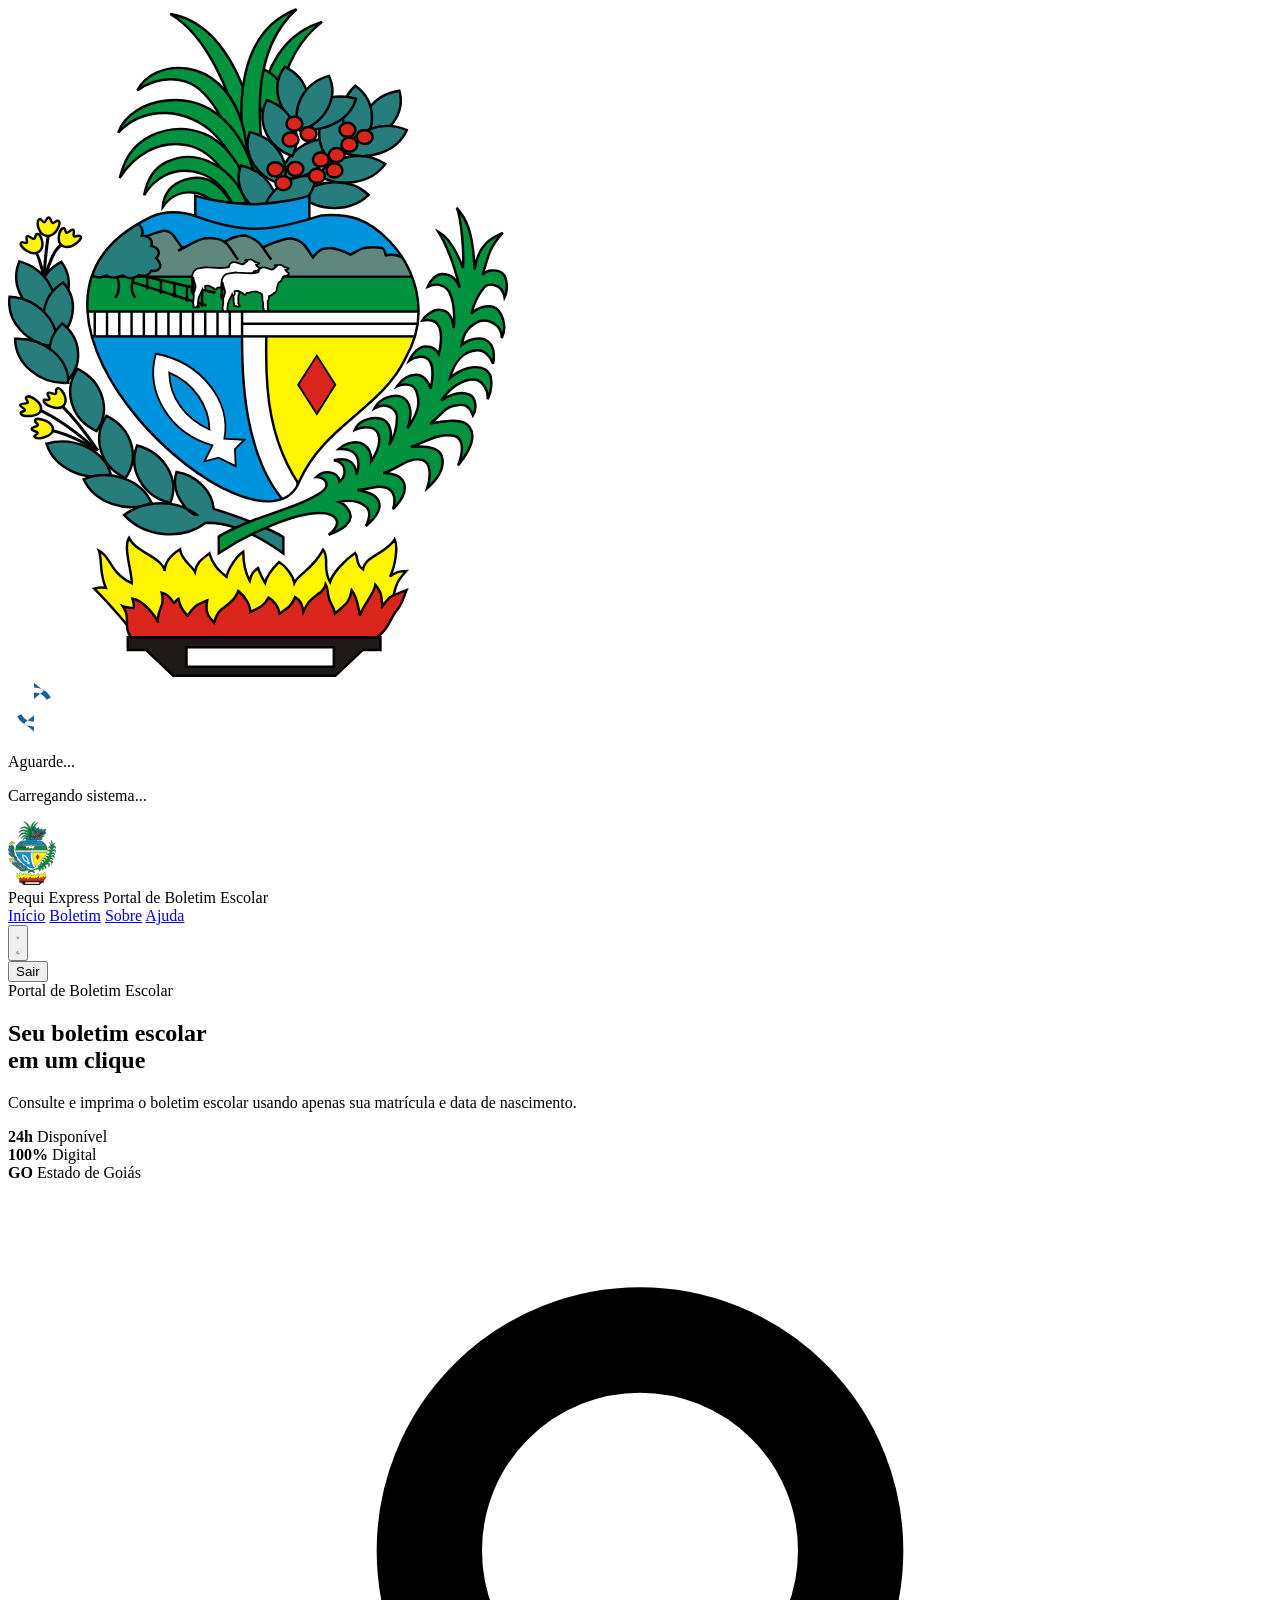
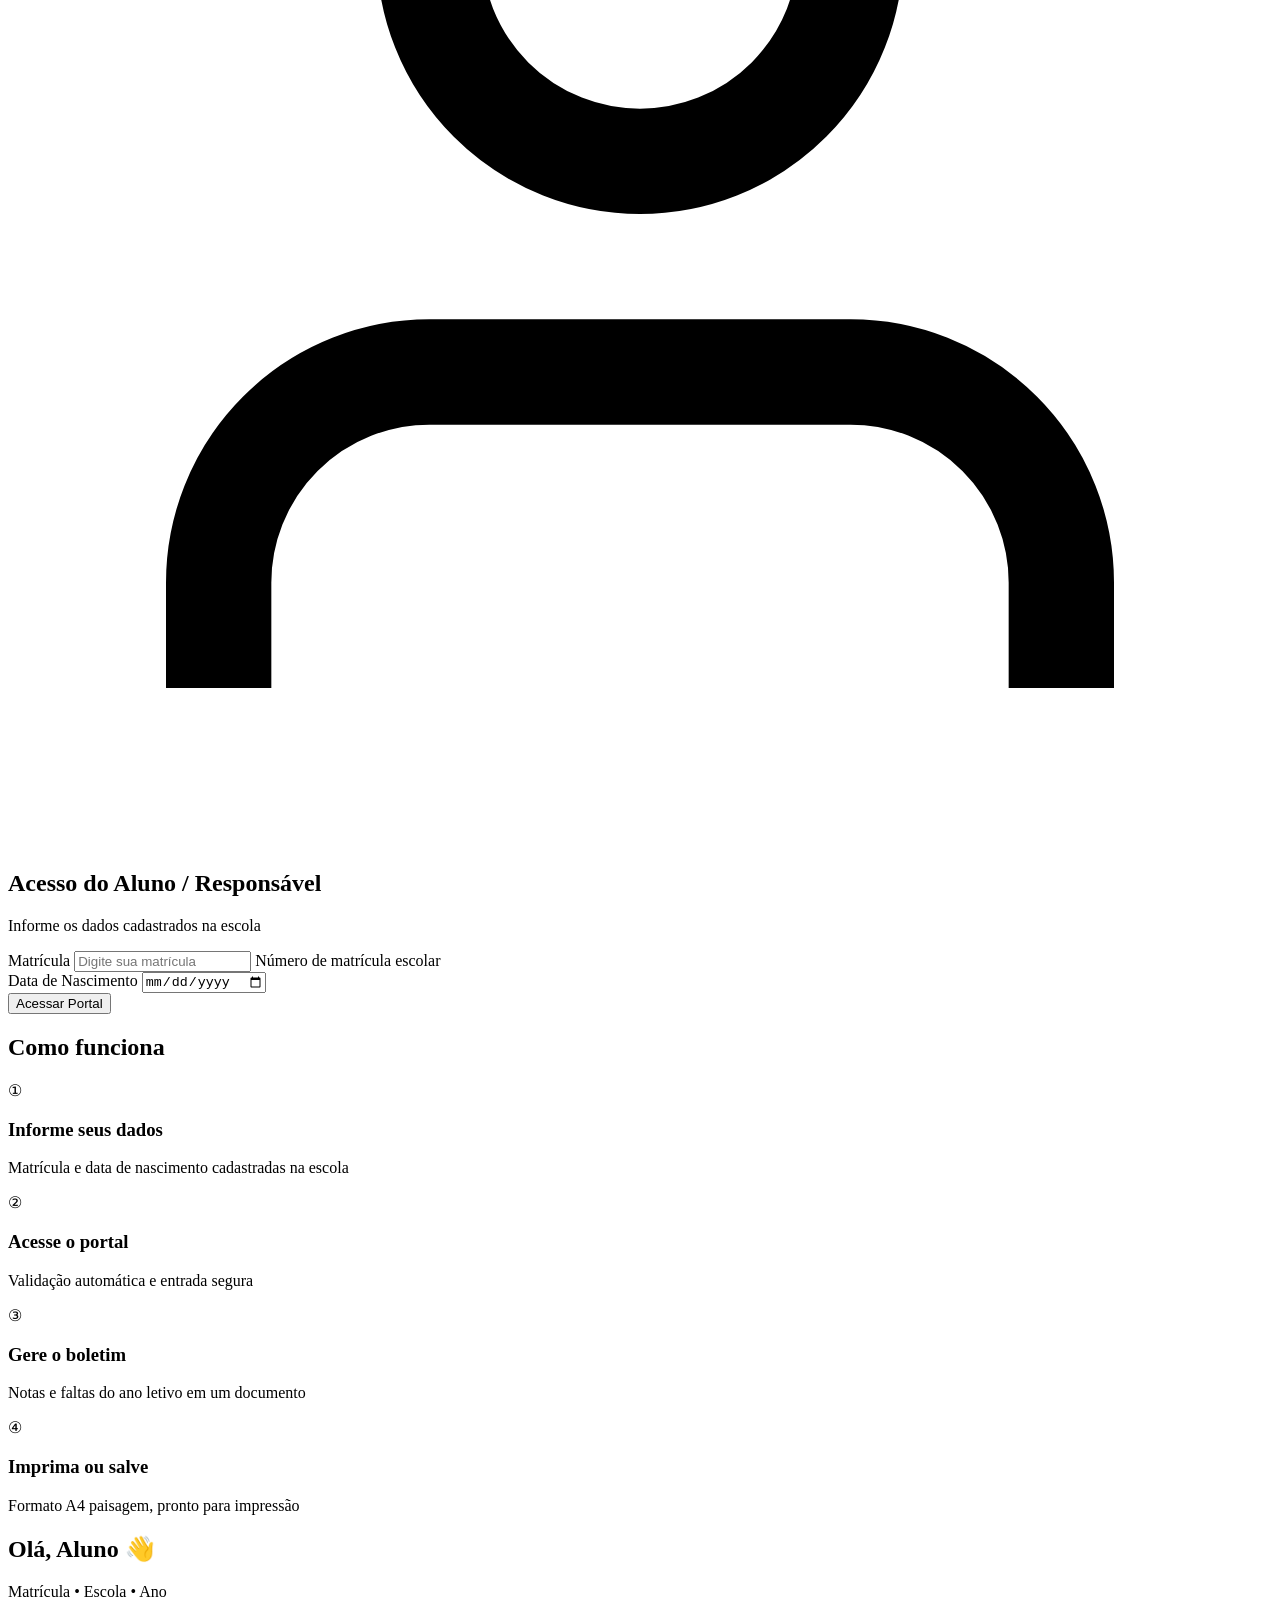
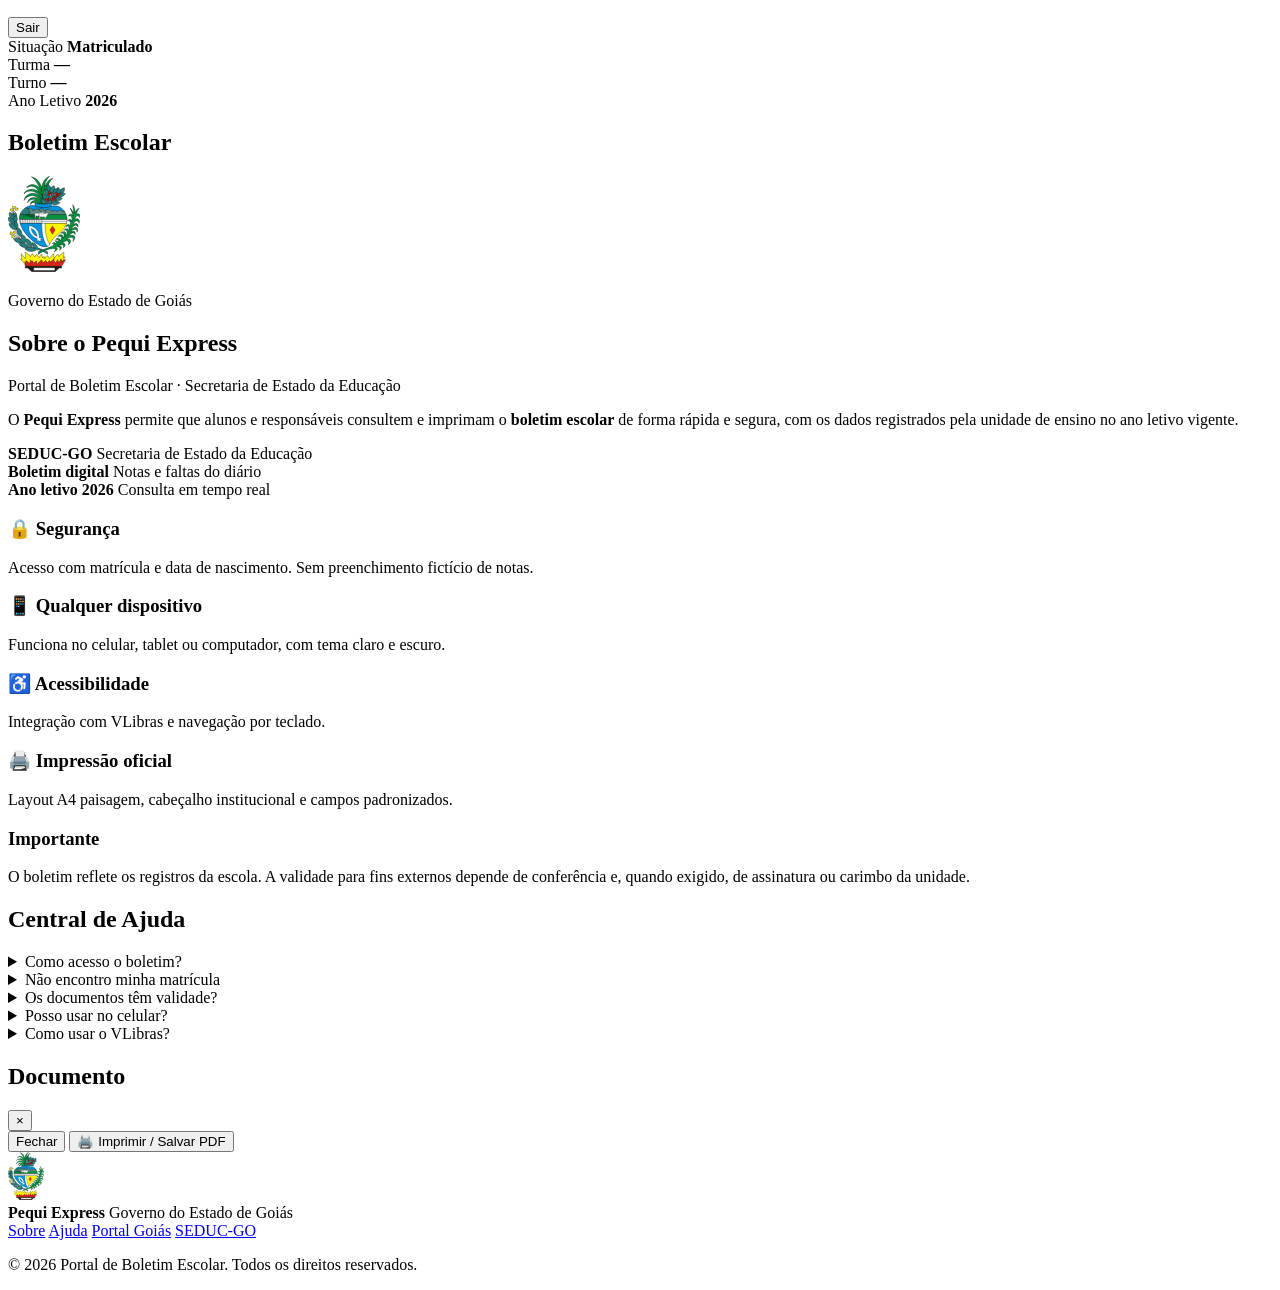
==== index.html @ f4420607 "Update index.html" ====
<!DOCTYPE html>
<html lang="pt-BR">
<head>
  <meta charset="UTF-8">
  <meta name="viewport" content="width=device-width, initial-scale=1.0">
  <meta name="description" content="Pequi Express - Portal de Boletim Escolar do Estado de Goiás">
  <title>Pequi Express | Portal de Boletim Escolar</title>
  <img src="brasao-goias.svg" alt="Descrição da imagem" class="icone-imagem"
  <link rel="stylesheet" href="styles.css">
  <link rel="preconnect" href="https://fonts.googleapis.com">
  <link rel="preconnect" href="https://fonts.gstatic.com" crossorigin>
  <link href="https://fonts.googleapis.com/css2?family=Inter:wght@400;500;600;700;800&family=Poppins:wght@600;700;800&display=swap" rel="stylesheet">
</head>
<body>
  <!-- VLibras -->
  <div vw class="enabled">
    <div vw-access-button class="active"></div>
    <div vw-plugin-wrapper>
      <div class="vw-plugin-top-wrapper"></div>
    </div>
  </div>
  <script src="https://vlibras.gov.br/app/vlibras-plugin.js"></script>
  <script>
    new window.VLibras.Widget('https://vlibras.gov.br/app');
  </script>

  <!-- Loading Overlay — ícone de sincronização girando -->
  <div id="loadingOverlay" class="loading-overlay" role="alertdialog" aria-live="assertive" aria-busy="true">
    <div class="loader sys-loading-box" role="status">
      <div class="sys-sync-icon" aria-hidden="true">
        <svg viewBox="0 0 64 64" width="52" height="52">
          <path fill="#1a5f9e" d="M32 8a24 24 0 0 1 20.8 12.2l-5.2 3A18 18 0 0 0 32 14v8l12-10L32 2v6zm0 48a24 24 0 0 1-20.8-12.2l5.2-3A18 18 0 0 0 32 50v-8L20 52l12 10v-6z"/>
        </svg>
      </div>
      <p id="loadingMsg">Aguarde...</p>
      <p class="sys-loading-hint">Carregando sistema...</p>
    </div>
  </div>

  <!-- Header -->
  <header class="header" id="header">
    <div class="container header-inner">
      <div class="brand" onclick="goHome()">
        <img src="brasao-goias.svg" alt="Brasão do Estado de Goiás" class="brasao" width="48" height="64">
        <div class="brand-text">
          <span class="brand-title">Pequi Express</span>
          <span class="brand-sub">Portal de Boletim Escolar</span>
        </div>
      </div>
      <nav class="nav" id="mainNav">
        <a href="#" class="nav-link active" data-section="home">Início</a>
        <a href="#" class="nav-link" data-section="home">Boletim</a>
        <a href="#" class="nav-link" data-section="sobre">Sobre</a>
        <a href="#" class="nav-link" data-section="ajuda">Ajuda</a>
      </nav>
      <div class="header-actions">
        <button class="btn-icon" id="themeToggle" title="Alternar tema" aria-label="Alternar tema">
          <svg class="icon-sun" viewBox="0 0 24 24" fill="none" stroke="currentColor" stroke-width="2"><circle cx="12" cy="12" r="5"/><path d="M12 1v2M12 21v2M4.22 4.22l1.42 1.42M18.36 18.36l1.42 1.42M1 12h2M21 12h2M4.22 19.78l1.42-1.42M18.36 5.64l1.42-1.42"/></svg>
          <svg class="icon-moon" viewBox="0 0 24 24" fill="none" stroke="currentColor" stroke-width="2"><path d="M21 12.79A9 9 0 1 1 11.21 3 7 7 0 0 0 21 12.79z"/></svg>
        </button>
        <div id="userBadge" class="user-badge hidden">
          <span id="userNameShort"></span>
          <button class="btn-logout" onclick="logout()" title="Sair">Sair</button>
        </div>
      </div>
    </div>
  </header>

  <main>
    <!-- HOME / LOGIN -->
    <section id="section-home" class="section section-home active">
      <div class="hero">
        <div class="hero-bg"></div>
        <div class="container hero-content">
          <div class="hero-left">
            <div class="badge-live">
              <span class="pulse"></span>
              Portal de Boletim Escolar
            </div>
            <h1 class="hero-title">
              Seu boletim escolar<br>
              <span class="highlight">em um clique</span>
            </h1>
            <p class="hero-desc">
              Consulte e imprima o boletim escolar
              usando apenas sua matrícula e data de nascimento.
            </p>
            <div class="hero-stats">
              <div class="stat">
                <strong>24h</strong>
                <span>Disponível</span>
              </div>
              <div class="stat">
                <strong>100%</strong>
                <span>Digital</span>
              </div>
              <div class="stat">
                <strong>GO</strong>
                <span>Estado de Goiás</span>
              </div>
            </div>
          </div>

          <div class="hero-right">
            <div class="login-card" id="loginCard">
              <div class="login-header">
                <div class="login-icon">
                  <svg viewBox="0 0 24 24" fill="none" stroke="currentColor" stroke-width="2"><path d="M20 21v-2a4 4 0 0 0-4-4H8a4 4 0 0 0-4 4v2"/><circle cx="12" cy="7" r="4"/></svg>
                </div>
                <h2>Acesso do Aluno / Responsável</h2>
                <p>Informe os dados cadastrados na escola</p>
              </div>
              <form id="loginForm" class="login-form" autocomplete="off">
                <div class="form-group">
                  <label for="matricula">Matrícula</label>
                  <input type="text" id="matricula" name="matricula" placeholder="Digite sua matrícula" required maxlength="20" inputmode="numeric">
                  <span class="hint">Número de matrícula escolar</span>
                </div>
                <div class="form-group">
                  <label for="dataNascimento">Data de Nascimento</label>
                  <input type="date" id="dataNascimento" name="dataNascimento" required>
                </div>
                <button type="submit" class="btn btn-primary btn-block" id="btnAcessar">
                  <span class="btn-text">Acessar Portal</span>
                  <span class="btn-loader hidden"></span>
                </button>
              </form>
              <div id="loginError" class="alert alert-error hidden"></div>
            </div>
          </div>
        </div>
      </div>

      <!-- Services Preview -->
      <div class="container services-preview">
        <h2 class="section-title">Como funciona</h2>
        <div class="services-grid">
          <div class="service-card" data-animate>
            <div class="service-icon boletim">①</div>
            <h3>Informe seus dados</h3>
            <p>Matrícula e data de nascimento cadastradas na escola</p>
          </div>
          <div class="service-card" data-animate>
            <div class="service-icon matricula">②</div>
            <h3>Acesse o portal</h3>
            <p>Validação automática e entrada segura</p>
          </div>
          <div class="service-card" data-animate>
            <div class="service-icon declaracao">③</div>
            <h3>Gere o boletim</h3>
            <p>Notas e faltas do ano letivo em um documento</p>
          </div>
          <div class="service-card" data-animate>
            <div class="service-icon historico">④</div>
            <h3>Imprima ou salve</h3>
            <p>Formato A4 paisagem, pronto para impressão</p>
          </div>
        </div>
      </div>
    </section>

    <!-- DASHBOARD<!-- DASHBOARD (após login) -->
    <section id="section-dashboard" class="section section-dashboard">
      <div class="container">
        <div class="dashboard-header">
          <div class="welcome">
            <h1>Olá, <span id="alunoNome">Aluno</span> 👋</h1>
            <p id="alunoInfo">Matrícula • Escola • Ano</p>
          </div>
          <div class="dashboard-actions">
            <button class="btn btn-outline" onclick="logout()">Sair</button>
          </div>
        </div>

        <div class="info-cards">
          <div class="info-card">
            <span class="label">Situação</span>
            <strong id="situacaoAluno" class="status-ok">Matriculado</strong>
          </div>
          <div class="info-card">
            <span class="label">Turma</span>
            <strong id="turmaAluno">—</strong>
          </div>
          <div class="info-card">
            <span class="label">Turno</span>
            <strong id="turnoAluno">—</strong>
          </div>
          <div class="info-card">
            <span class="label">Ano Letivo</span>
            <strong id="anoLetivo">2026</strong>
          </div>
        </div>

        <h2 class="section-title">Boletim Escolar</h2>
        <div class="docs-grid" id="docsGrid">
          <!-- cards gerados via JS -->
        </div>

        
      </div>
    </section>

    <!-- SOBRE -->
    <section id="section-sobre" class="section">
      <div class="container narrow">
        <div class="inst-header" data-animate>
          <img src="brasao-goias.svg" alt="Brasão de Goiás" class="inst-brasao" width="72" height="96">
          <div>
            <p class="inst-kicker">Governo do Estado de Goiás</p>
            <h1>Sobre o Pequi Express</h1>
            <p class="inst-sub">Portal de Boletim Escolar · Secretaria de Estado da Educação</p>
          </div>
        </div>
        <p class="lead" data-animate>
          O <strong>Pequi Express</strong> permite que alunos e responsáveis consultem e imprimam
          o <strong>boletim escolar</strong> de forma rápida e segura, com os dados registrados
          pela unidade de ensino no ano letivo vigente.
        </p>

        <div class="inst-banner" data-animate>
          <div class="inst-banner-item">
            <strong>SEDUC-GO</strong>
            <span>Secretaria de Estado da Educação</span>
          </div>
          <div class="inst-banner-item">
            <strong>Boletim digital</strong>
            <span>Notas e faltas do diário</span>
          </div>
          <div class="inst-banner-item">
            <strong>Ano letivo 2026</strong>
            <span>Consulta em tempo real</span>
          </div>
        </div>

        <div class="about-grid">
          <div class="about-item" data-animate>
            <h3>🔒 Segurança</h3>
            <p>Acesso com matrícula e data de nascimento. Sem preenchimento fictício de notas.</p>
          </div>
          <div class="about-item" data-animate>
            <h3>📱 Qualquer dispositivo</h3>
            <p>Funciona no celular, tablet ou computador, com tema claro e escuro.</p>
          </div>
          <div class="about-item" data-animate>
            <h3>♿ Acessibilidade</h3>
            <p>Integração com VLibras e navegação por teclado.</p>
          </div>
          <div class="about-item" data-animate>
            <h3>🖨️ Impressão oficial</h3>
            <p>Layout A4 paisagem, cabeçalho institucional e campos padronizados.</p>
          </div>
        </div>

        <div class="inst-note" data-animate>
          <h3>Importante</h3>
          <p>
            O boletim reflete os registros da escola. A validade para fins externos depende de
            conferência e, quando exigido, de assinatura ou carimbo da unidade.
          </p>
        </div>
      </div>
    </section>

    <!-- AJUDA --><!-- AJUDA -->
    <section id="section-ajuda" class="section">
      <div class="container narrow">
        <h1>Central de Ajuda</h1>
        <div class="faq">
          <details>
            <summary>Como acesso o boletim?</summary>
            <p>Informe a matrícula e a data de nascimento do aluno. Após o acesso, clique em “Boletim Escolar” e escolha o período desejado.</p>
          </details>
          <details>
            <summary>Não encontro minha matrícula</summary>
            <p>Verifique o número junto à secretaria da escola. Em caso de dúvida, procure a unidade de ensino com documento de identidade.</p>
          </details>
          <details>
            <summary>Os documentos têm validade?</summary>
            <p>Sim. Os documentos emitidos pelo Pequi Express possuem código de autenticação e são válidos para fins escolares e administrativos.</p>
          </details>
          <details>
            <summary>Posso usar no celular?</summary>
            <p>Sim. O portal é totalmente responsivo e funciona em qualquer navegador moderno.</p>
          </details>
          <details>
            <summary>Como usar o VLibras?</summary>
            <p>Clique no ícone flutuante de Libras no canto da tela. Selecione o texto que deseja traduzir para Língua Brasileira de Sinais.</p>
          </details>
        </div>
      </div>
    </section>
  </main>

  <!-- Modal Documento -->
  <div id="docModal" class="modal hidden">
    <div class="modal-backdrop" onclick="closeModal()"></div>
    <div class="modal-content">
      <div class="modal-header">
        <h2 id="modalTitle">Documento</h2>
        <button class="modal-close" onclick="closeModal()" aria-label="Fechar">×</button>
      </div>
      <div class="modal-body" id="modalBody">
        <!-- conteúdo dinâmico -->
      </div>
      <div class="modal-footer">
        <button class="btn btn-outline" onclick="closeModal()">Fechar</button>
        <button class="btn btn-primary" onclick="printDocument()">
          🖨️ Imprimir / Salvar PDF
        </button>
      </div>
    </div>
  </div>

  <!-- Toast -->
  <div id="toast" class="toast hidden"></div>

  <footer class="footer">
    <div class="container footer-inner">
      <div class="footer-brand">
        <img src="brasao-goias.svg" alt="Brasão do Estado de Goiás" class="brasao-sm" width="36" height="48">
        <div>
          <strong>Pequi Express</strong>
          <span>Governo do Estado de Goiás</span>
        </div>
      </div>
      <div class="footer-links">
        <a href="#" onclick="showSection('sobre')">Sobre</a>
        <a href="#" onclick="showSection('ajuda')">Ajuda</a>
        <a href="https://goias.gov.br" target="_blank" rel="noopener">Portal Goiás</a>
        <a href="https://educacao.go.gov.br" target="_blank" rel="noopener">SEDUC-GO</a>
      </div>
      <p class="footer-copy">© 2026 Portal de Boletim Escolar. Todos os direitos reservados.</p>
    </div>
  </footer>

  <script src="data.js"></script>
  <script src="app.js"></script>
</body>
</html>
---- styles.css ----
/* ===== PEQUI EXPRESS - Design System Goiás ===== */
:root {
  --green-900: #0a3d2a;
  --green-800: #0d5c3d;
  --green-700: #0f7a4f;
  --green-600: #1a9b65;
  --green-500: #22c55e;
  --green-100: #dcfce7;
  --gold-500: #eab308;
  --gold-400: #facc15;
  --gold-100: #fef9c3;
  --bg: #f8fafc;
  --surface: #ffffff;
  --text: #0f172a;
  --text-muted: #64748b;
  --border: #e2e8f0;
  --danger: #ef4444;
  --radius: 16px;
  --radius-sm: 10px;
  --shadow: 0 4px 24px rgba(15, 23, 42, 0.08);
  --shadow-lg: 0 12px 40px rgba(15, 23, 42, 0.12);
  --transition: 0.25s cubic-bezier(0.4, 0, 0.2, 1);
}

[data-theme="dark"] {
  --bg: #0f172a;
  --surface: #1e293b;
  --text: #f1f5f9;
  --text-muted: #94a3b8;
  --border: #334155;
  --green-100: #14532d;
  --gold-100: #422006;
}

*, *::before, *::after { box-sizing: border-box; margin: 0; padding: 0; }

html { scroll-behavior: smooth; }

body {
  font-family: 'Inter', system-ui, sans-serif;
  background: var(--bg);
  color: var(--text);
  line-height: 1.6;
  min-height: 100vh;
  overflow-x: hidden;
}

.container {
  width: min(1120px, 92%);
  margin: 0 auto;
}

.narrow { width: min(720px, 92%); }

/* ===== Loading — ícone de sincronização girando ===== */
.loading-overlay {
  position: fixed;
  inset: 0;
  background: rgba(15, 35, 60, 0.55);
  display: flex;
  align-items: center;
  justify-content: center;
  z-index: 9999;
  transition: opacity 0.4s, visibility 0.4s;
  backdrop-filter: blur(3px);
}
.loading-overlay.hidden {
  opacity: 0;
  visibility: hidden;
  pointer-events: none;
}
.loader, .sys-loading-box {
  background: #fff;
  border-radius: 12px;
  padding: 28px 36px;
  text-align: center;
  box-shadow: 0 12px 40px rgba(0,0,0,.25);
  min-width: 240px;
  max-width: 90vw;
  animation: loaderPop 0.35s ease both;
}
@keyframes loaderPop {
  from { opacity: 0; transform: scale(0.92) translateY(8px); }
  to { opacity: 1; transform: scale(1) translateY(0); }
}
.sys-sync-icon {
  display: flex;
  justify-content: center;
  margin-bottom: 4px;
}
.sys-sync-icon svg {
  animation: sys-spin 1.1s linear infinite;
}
@keyframes sys-spin { to { transform: rotate(360deg); } }
#loadingMsg {
  margin: 12px 0 0;
  font-size: 15px;
  color: #1a5f9e;
  font-weight: 700;
}
.sys-loading-hint {
  margin: 6px 0 0 !important;
  font-size: 12px !important;
  color: #777 !important;
  font-weight: 500 !important;
}
.pequi-spin {
  width: 48px;
  height: 48px;
  border: 3px solid rgba(26,95,158,0.2);
  border-top-color: #1a5f9e;
  border-radius: 50%;
  margin: 0 auto 0.75rem;
  animation: spin 0.8s linear infinite;
}
@keyframes spin { to { transform: rotate(360deg); } }
body.sys-busy { cursor: progress; }

/* ===== Header ===== */
.header {
  position: sticky;
  top: 0;
  z-index: 100;
  background: rgba(255,255,255,0.85);
  backdrop-filter: blur(12px);
  border-bottom: 1px solid var(--border);
  transition: var(--transition);
}
[data-theme="dark"] .header {
  background: rgba(15, 23, 42, 0.9);
}
.header-inner {
  display: flex;
  align-items: center;
  justify-content: space-between;
  height: 72px;
  gap: 1.5rem;
}
.brand {
  display: flex;
  align-items: center;
  gap: 0.75rem;
  cursor: pointer;
}
.brasao { width: 44px; height: 56px; object-fit: contain; }
.brand-title {
  font-family: 'Poppins', sans-serif;
  font-weight: 800;
  font-size: 1.25rem;
  color: var(--green-800);
  display: block;
  line-height: 1.1;
}
[data-theme="dark"] .brand-title { color: var(--green-500); }
.brand-sub {
  font-size: 0.7rem;
  color: var(--text-muted);
  letter-spacing: 0.02em;
}
.nav {
  display: flex;
  gap: 0.25rem;
}
.nav-link {
  padding: 0.5rem 1rem;
  border-radius: 999px;
  font-size: 0.9rem;
  font-weight: 500;
  color: var(--text-muted);
  text-decoration: none;
  transition: var(--transition);
}
.nav-link:hover, .nav-link.active {
  color: var(--green-700);
  background: var(--green-100);
}
.header-actions {
  display: flex;
  align-items: center;
  gap: 0.75rem;
}
.btn-icon {
  width: 40px;
  height: 40px;
  border-radius: 50%;
  border: 1px solid var(--border);
  background: var(--surface);
  color: var(--text);
  cursor: pointer;
  display: flex;
  align-items: center;
  justify-content: center;
  transition: var(--transition);
}
.btn-icon:hover { background: var(--green-100); border-color: var(--green-500); }
.btn-icon svg { width: 18px; height: 18px; }
.icon-moon { display: none; }
[data-theme="dark"] .icon-sun { display: none; }
[data-theme="dark"] .icon-moon { display: block; }

.user-badge {
  display: flex;
  align-items: center;
  gap: 0.5rem;
  background: var(--green-100);
  padding: 0.35rem 0.75rem 0.35rem 1rem;
  border-radius: 999px;
  font-size: 0.85rem;
  font-weight: 600;
  color: var(--green-800);
}
.user-badge.hidden { display: none; }
.btn-logout {
  background: var(--green-700);
  color: white;
  border: none;
  padding: 0.3rem 0.75rem;
  border-radius: 999px;
  font-size: 0.75rem;
  font-weight: 600;
  cursor: pointer;
}

/* ===== Sections ===== */
.section {
  display: none;
  padding: 2rem 0 4rem;
  animation: fadeIn 0.4s ease;
}
.section.active { display: block; }
@keyframes fadeIn {
  from { opacity: 0; transform: translateY(12px); }
  to { opacity: 1; transform: translateY(0); }
}

/* ===== Hero ===== */
.hero {
  position: relative;
  padding: 3.5rem 0 4rem;
  overflow: hidden;
}
.hero-bg {
  position: absolute;
  inset: 0;
  background:
    radial-gradient(ellipse 80% 60% at 20% 40%, rgba(34, 197, 94, 0.15), transparent),
    radial-gradient(ellipse 60% 50% at 80% 20%, rgba(234, 179, 8, 0.12), transparent);
  pointer-events: none;
}
.hero-content {
  display: grid;
  grid-template-columns: 1.1fr 0.9fr;
  gap: 3rem;
  align-items: center;
  position: relative;
}
.badge-live {
  display: inline-flex;
  align-items: center;
  gap: 0.5rem;
  background: var(--green-100);
  color: var(--green-800);
  font-size: 0.8rem;
  font-weight: 600;
  padding: 0.4rem 0.9rem;
  border-radius: 999px;
  margin-bottom: 1.25rem;
}
.pulse {
  width: 8px;
  height: 8px;
  background: var(--green-500);
  border-radius: 50%;
  animation: pulse 1.5s infinite;
}
@keyframes pulse {
  0%, 100% { opacity: 1; transform: scale(1); }
  50% { opacity: 0.5; transform: scale(1.3); }
}
.hero-title {
  font-family: 'Poppins', sans-serif;
  font-size: clamp(1.9rem, 4vw, 2.75rem);
  font-weight: 800;
  line-height: 1.15;
  margin-bottom: 1rem;
  color: var(--text);
}
.highlight {
  background: linear-gradient(135deg, var(--green-600), var(--gold-500));
  -webkit-background-clip: text;
  -webkit-text-fill-color: transparent;
  background-clip: text;
}
.hero-desc {
  color: var(--text-muted);
  font-size: 1.05rem;
  max-width: 420px;
  margin-bottom: 2rem;
}
.hero-stats {
  display: flex;
  gap: 2rem;
}
.stat strong {
  display: block;
  font-size: 1.5rem;
  font-weight: 800;
  color: var(--green-700);
}
.stat span {
  font-size: 0.8rem;
  color: var(--text-muted);
}

/* Login Card */
.login-card {
  background: var(--surface);
  border-radius: var(--radius);
  box-shadow: var(--shadow-lg);
  padding: 2rem;
  border: 1px solid var(--border);
  animation: slideUp 0.6s ease;
}
@keyframes slideUp {
  from { opacity: 0; transform: translateY(30px); }
  to { opacity: 1; transform: translateY(0); }
}
.login-header {
  text-align: center;
  margin-bottom: 1.75rem;
}
.login-icon {
  width: 56px;
  height: 56px;
  margin: 0 auto 1rem;
  background: linear-gradient(135deg, var(--green-600), var(--green-800));
  border-radius: 16px;
  display: flex;
  align-items: center;
  justify-content: center;
  color: white;
}
.login-icon svg { width: 28px; height: 28px; }
.login-header h2 {
  font-size: 1.25rem;
  font-weight: 700;
  margin-bottom: 0.25rem;
}
.login-header p {
  font-size: 0.875rem;
  color: var(--text-muted);
}
.form-group {
  margin-bottom: 1.25rem;
}
.form-group label {
  display: block;
  font-size: 0.85rem;
  font-weight: 600;
  margin-bottom: 0.4rem;
  color: var(--text);
}
.form-group input {
  width: 100%;
  padding: 0.85rem 1rem;
  border: 1.5px solid var(--border);
  border-radius: var(--radius-sm);
  font-size: 1rem;
  background: var(--bg);
  color: var(--text);
  transition: var(--transition);
}
.form-group input:focus {
  outline: none;
  border-color: var(--green-500);
  box-shadow: 0 0 0 3px rgba(34, 197, 94, 0.2);
}
.hint {
  font-size: 0.75rem;
  color: var(--text-muted);
  margin-top: 0.3rem;
  display: block;
}
.login-demo {
  margin-top: 1.25rem;
  padding: 0.75rem;
  background: var(--gold-100);
  border-radius: var(--radius-sm);
  font-size: 0.8rem;
  text-align: center;
  color: var(--text);
}
.login-demo code {
  background: rgba(0,0,0,0.08);
  padding: 0.15rem 0.4rem;
  border-radius: 4px;
  font-weight: 600;
}

/* Buttons */
.btn {
  display: inline-flex;
  align-items: center;
  justify-content: center;
  gap: 0.5rem;
  padding: 0.85rem 1.5rem;
  border-radius: var(--radius-sm);
  font-size: 0.95rem;
  font-weight: 600;
  border: none;
  cursor: pointer;
  transition: var(--transition);
  text-decoration: none;
}
.btn-primary {
  background: linear-gradient(135deg, var(--green-600), var(--green-800));
  color: white;
  box-shadow: 0 4px 14px rgba(15, 122, 79, 0.35);
}
.btn-primary:hover {
  transform: translateY(-2px);
  box-shadow: 0 6px 20px rgba(15, 122, 79, 0.45);
}
.btn-primary:active { transform: translateY(0); }
.btn-block { width: 100%; }
.btn-outline {
  background: transparent;
  border: 1.5px solid var(--border);
  color: var(--text);
}
.btn-outline:hover {
  border-color: var(--green-500);
  background: var(--green-100);
  color: var(--green-800);
}
.btn-loader {
  width: 18px;
  height: 18px;
  border: 2px solid rgba(255,255,255,0.3);
  border-top-color: white;
  border-radius: 50%;
  animation: spin 0.7s linear infinite;
}
.btn-loader.hidden, .btn-text.hidden { display: none; }

/* Alerts */
.alert {
  padding: 0.85rem 1rem;
  border-radius: var(--radius-sm);
  font-size: 0.9rem;
  margin-top: 1rem;
}
.alert-error {
  background: #fef2f2;
  color: #b91c1c;
  border: 1px solid #fecaca;
}
[data-theme="dark"] .alert-error {
  background: #450a0a;
  color: #fca5a5;
  border-color: #7f1d1d;
}
.alert.hidden { display: none; }

/* Services Preview */
.services-preview {
  padding: 3rem 0 2rem;
}
.section-title {
  font-family: 'Poppins', sans-serif;
  font-size: 1.5rem;
  font-weight: 700;
  margin-bottom: 1.5rem;
  text-align: center;
}
.services-grid {
  display: grid;
  grid-template-columns: repeat(auto-fit, minmax(160px, 1fr));
  gap: 1.25rem;
}
.service-card {
  background: var(--surface);
  border: 1px solid var(--border);
  border-radius: var(--radius);
  padding: 1.5rem 1.25rem;
  text-align: center;
  transition: var(--transition);
  cursor: default;
}
.service-card:hover {
  transform: translateY(-6px);
  box-shadow: var(--shadow-lg);
  border-color: var(--green-500);
}
.service-icon {
  font-size: 2rem;
  margin-bottom: 0.75rem;
}
.service-card h3 {
  font-size: 0.95rem;
  font-weight: 700;
  margin-bottom: 0.35rem;
}
.service-card p {
  font-size: 0.8rem;
  color: var(--text-muted);
}

/* Dashboard */
.dashboard-header {
  display: flex;
  justify-content: space-between;
  align-items: flex-start;
  margin-bottom: 2rem;
  flex-wrap: wrap;
  gap: 1rem;
}
.welcome h1 {
  font-family: 'Poppins', sans-serif;
  font-size: 1.75rem;
  font-weight: 700;
}
.welcome p {
  color: var(--text-muted);
  font-size: 0.95rem;
}
.info-cards {
  display: grid;
  grid-template-columns: repeat(auto-fit, minmax(140px, 1fr));
  gap: 1rem;
  margin-bottom: 2.5rem;
}
.info-card {
  background: var(--surface);
  border: 1px solid var(--border);
  border-radius: var(--radius-sm);
  padding: 1rem 1.25rem;
}
.info-card .label {
  font-size: 0.75rem;
  color: var(--text-muted);
  text-transform: uppercase;
  letter-spacing: 0.04em;
  display: block;
  margin-bottom: 0.25rem;
}
.info-card strong {
  font-size: 1.1rem;
  font-weight: 700;
}
.status-ok { color: var(--green-600); }

.docs-grid {
  display: grid;
  grid-template-columns: repeat(auto-fill, minmax(240px, 1fr));
  gap: 1.25rem;
}
.doc-card {
  background: var(--surface);
  border: 1px solid var(--border);
  border-radius: var(--radius);
  padding: 1.5rem;
  transition: var(--transition);
  cursor: pointer;
  display: flex;
  flex-direction: column;
  gap: 0.75rem;
}
.doc-card:hover {
  transform: translateY(-4px);
  box-shadow: var(--shadow);
  border-color: var(--green-500);
}
.doc-card .doc-icon {
  width: 48px;
  height: 48px;
  border-radius: 12px;
  display: flex;
  align-items: center;
  justify-content: center;
  font-size: 1.5rem;
  background: var(--green-100);
}
.doc-card h3 {
  font-size: 1.05rem;
  font-weight: 700;
}
.doc-card p {
  font-size: 0.85rem;
  color: var(--text-muted);
  flex: 1;
}
.doc-card .doc-action {
  font-size: 0.85rem;
  font-weight: 600;
  color: var(--green-700);
  display: flex;
  align-items: center;
  gap: 0.35rem;
}

.extra-services {
  display: flex;
  flex-wrap: wrap;
  gap: 0.75rem;
}
.extra-btn {
  display: inline-flex;
  align-items: center;
  gap: 0.5rem;
  padding: 0.75rem 1.25rem;
  background: var(--surface);
  border: 1px solid var(--border);
  border-radius: 999px;
  font-size: 0.9rem;
  font-weight: 500;
  color: var(--text);
  cursor: pointer;
  transition: var(--transition);
}
.extra-btn:hover {
  background: var(--green-100);
  border-color: var(--green-500);
  color: var(--green-800);
}

/* About & Help */
.lead {
  font-size: 1.1rem;
  color: var(--text-muted);
  margin-bottom: 2rem;
}
.about-grid {
  display: grid;
  grid-template-columns: repeat(auto-fit, minmax(200px, 1fr));
  gap: 1.25rem;
}
.about-item {
  background: var(--surface);
  border: 1px solid var(--border);
  border-radius: var(--radius-sm);
  padding: 1.25rem;
}
.about-item h3 {
  font-size: 1rem;
  margin-bottom: 0.5rem;
}
.about-item p {
  font-size: 0.9rem;
  color: var(--text-muted);
}
.faq details {
  background: var(--surface);
  border: 1px solid var(--border);
  border-radius: var(--radius-sm);
  margin-bottom: 0.75rem;
  overflow: hidden;
}
.faq summary {
  padding: 1rem 1.25rem;
  font-weight: 600;
  cursor: pointer;
  list-style: none;
  display: flex;
  justify-content: space-between;
  align-items: center;
}
.faq summary::after {
  content: '+';
  font-size: 1.25rem;
  color: var(--green-600);
}
.faq details[open] summary::after { content: '−'; }
.faq details p {
  padding: 0 1.25rem 1.25rem;
  color: var(--text-muted);
  font-size: 0.95rem;
}

/* Modal */
.modal {
  position: fixed;
  inset: 0;
  z-index: 200;
  display: flex;
  align-items: center;
  justify-content: center;
  padding: 1rem;
}
.modal.hidden { display: none; }
.modal-backdrop {
  position: absolute;
  inset: 0;
  background: rgba(15, 23, 42, 0.6);
  backdrop-filter: blur(4px);
}
.modal-content {
  position: relative;
  background: var(--surface);
  border-radius: var(--radius);
  width: min(720px, 100%);
  max-height: 90vh;
  display: flex;
  flex-direction: column;
  box-shadow: var(--shadow-lg);
  animation: modalIn 0.3s ease;
}
@keyframes modalIn {
  from { opacity: 0; transform: scale(0.95) translateY(20px); }
  to { opacity: 1; transform: scale(1) translateY(0); }
}
.modal-header {
  display: flex;
  justify-content: space-between;
  align-items: center;
  padding: 1.25rem 1.5rem;
  border-bottom: 1px solid var(--border);
}
.modal-header h2 {
  font-size: 1.15rem;
  font-weight: 700;
}
.modal-close {
  width: 36px;
  height: 36px;
  border: none;
  background: transparent;
  font-size: 1.5rem;
  color: var(--text-muted);
  cursor: pointer;
  border-radius: 8px;
}
.modal-close:hover { background: var(--bg); color: var(--text); }
.modal-body {
  padding: 1.5rem;
  overflow-y: auto;
  flex: 1;
}
.modal-footer {
  display: flex;
  justify-content: flex-end;
  gap: 0.75rem;
  padding: 1rem 1.5rem;
  border-top: 1px solid var(--border);
}

/* Document print styles */
.doc-print {
  background: white;
  color: #111;
  padding: 2rem;
  font-family: 'Times New Roman', serif;
  border: 1px solid #ddd;
  border-radius: 4px;
}
.doc-print .doc-header {
  text-align: center;
  margin-bottom: 1.5rem;
  border-bottom: 2px solid #0d5c3d;
  padding-bottom: 1rem;
}
.doc-print .doc-header img {
  width: 60px;
  height: auto;
  margin-bottom: 0.5rem;
}
.doc-print h1 {
  font-size: 1.3rem;
  color: #0d5c3d;
  margin: 0.25rem 0;
}
.doc-print .doc-meta {
  font-size: 0.85rem;
  color: #555;
}
.doc-print table {
  width: 100%;
  border-collapse: collapse;
  margin: 1.25rem 0;
  font-size: 0.9rem;
}
.doc-print th, .doc-print td {
  border: 1px solid #ccc;
  padding: 0.5rem 0.75rem;
  text-align: left;
}
.doc-print th {
  background: #f0fdf4;
  font-weight: 700;
}
.doc-print .assinatura {
  margin-top: 2.5rem;
  text-align: center;
  font-size: 0.9rem;
}
.doc-print .codigo {
  margin-top: 1.5rem;
  font-size: 0.75rem;
  color: #666;
  text-align: center;
  border-top: 1px dashed #ccc;
  padding-top: 0.75rem;
}

/* Toast */
.toast {
  position: fixed;
  bottom: 2rem;
  left: 50%;
  transform: translateX(-50%) translateY(20px);
  background: var(--green-800);
  color: white;
  padding: 0.85rem 1.5rem;
  border-radius: 999px;
  font-size: 0.9rem;
  font-weight: 500;
  box-shadow: var(--shadow-lg);
  z-index: 300;
  opacity: 0;
  transition: all 0.3s ease;
  pointer-events: none;
}
.toast.show {
  opacity: 1;
  transform: translateX(-50%) translateY(0);
}
.toast.hidden { display: none; }

/* Footer */
.footer {
  background: var(--green-900);
  color: rgba(255,255,255,0.85);
  padding: 2.5rem 0 1.5rem;
  margin-top: 2rem;
}
.footer-inner {
  display: flex;
  flex-direction: column;
  align-items: center;
  gap: 1.25rem;
  text-align: center;
}
.footer-brand {
  display: flex;
  align-items: center;
  gap: 0.75rem;
}
.brasao-sm { width: 36px; height: 46px; }
.footer-brand strong { display: block; font-size: 1rem; }
.footer-brand span { font-size: 0.8rem; opacity: 0.7; }
.footer-links {
  display: flex;
  flex-wrap: wrap;
  gap: 1.25rem;
  justify-content: center;
}
.footer-links a {
  color: rgba(255,255,255,0.8);
  text-decoration: none;
  font-size: 0.9rem;
}
.footer-links a:hover { color: var(--gold-400); }
.footer-copy {
  font-size: 0.8rem;
  opacity: 0.6;
}

/* Responsive */
@media (max-width: 860px) {
  .hero-content {
    grid-template-columns: 1fr;
  }
  .hero-left { text-align: center; }
  .hero-desc { margin-left: auto; margin-right: auto; }
  .hero-stats { justify-content: center; }
  .nav { display: none; }
  .header-inner { height: 64px; }
}
@media (max-width: 480px) {
  .login-card { padding: 1.5rem; }
  .docs-grid { grid-template-columns: 1fr; }
}

/* Print */
@media print {
  body * { visibility: hidden; }
  .doc-print, .doc-print * { visibility: visible; }
  .doc-print {
    position: absolute;
    left: 0;
    top: 0;
    width: 100%;
    border: none;
    box-shadow: none;
  }
  .modal-footer, .modal-header, .modal-close { display: none !important; }
}



/* =========================================================
   Boletim oficial — classes do boletim oficial
   ========================================================= */
.bol-oficial {
  background: #fff;
  max-width: 960px;
  margin: 0 auto;
  padding: 16px 20px 24px;
  border: 1px solid #ccc;
  font-size: 11.5px;
  font-family: Arial, Helvetica, sans-serif;
  color: #111;
}
.bol-cab {
  display: flex;
  align-items: flex-start;
  gap: 12px;
  border-bottom: 2px solid #1a5f9e;
  padding-bottom: 10px;
  margin-bottom: 10px;
}
.bol-cab img { height: 52px; width: auto; object-fit: contain; }
.bol-cab .esq { flex: 1; }
.bol-cab .dir { text-align: right; flex: 1; }
.bol-cab h1 { font-size: 14px; color: #0d3a66; margin: 0 0 2px; }
.bol-cab h2 { font-size: 13px; margin: 0; color: #0d3a66; }
.bol-cab p { margin: 1px 0; font-size: 10.5px; color: #444; }
.bol-dados {
  display: grid;
  grid-template-columns: 1fr 1fr 1fr;
  gap: 4px 16px;
  margin-bottom: 10px;
  font-size: 11px;
}
.bol-dados strong { color: #333; }
.bol-table {
  width: 100%;
  border-collapse: collapse;
  font-size: 10.5px;
}
.bol-table th, .bol-table td {
  border: 1px solid #333;
  padding: 3px 4px;
  text-align: center;
}
.bol-table th { background: #e8eef5; font-weight: 700; }
.bol-table td.disc { text-align: left; font-weight: 600; }
.bol-rodape {
  margin-top: 8px;
  display: grid;
  grid-template-columns: repeat(4, 1fr);
  border: 1px solid #333;
  font-size: 11px;
}
.bol-rodape div {
  border-right: 1px solid #333;
  padding: 6px 8px;
  text-align: center;
}
.bol-rodape div:last-child { border-right: none; }
.bol-rodape strong { display: block; font-size: 10px; color: #555; }

.document-loading, .data-error { padding: 24px; text-align: center; }
.data-error {
  border: 1px solid #ef4444;
  background: #fff7f7;
  color: #7f1d1d;
  border-radius: 12px;
}

@media (max-width: 700px) {
  .bol-oficial { padding: 10px; overflow-x: auto; }
  .bol-cab { flex-wrap: wrap; gap: 8px; }
  .bol-cab img { height: 40px; }
  .bol-dados { grid-template-columns: 1fr 1fr; }
  .bol-table { min-width: 720px; }
  .bol-rodape { grid-template-columns: 1fr 1fr; }
}

/* Impressão: A4 paisagem — regras de impressão oficial */
@media print {
  body * { visibility: hidden !important; }
  #docPrintArea, #docPrintArea * { visibility: visible !important; }
  #docPrintArea {
    position: absolute !important;
    left: 0 !important;
    top: 0 !important;
    width: 100% !important;
    max-width: none !important;
    margin: 0 !important;
    padding: 2mm 4mm !important;
    border: none !important;
    box-shadow: none !important;
    font-size: 8.5pt !important;
    overflow: visible !important;
  }
  .bol-oficial {
    border: none !important;
    max-width: 100% !important;
    margin: 0 !important;
    padding: 2mm 4mm !important;
    font-size: 8.5pt !important;
  }
  .bol-cab { padding-bottom: 3px !important; margin-bottom: 4px !important; gap: 6px !important; }
  .bol-cab img { height: 28px !important; }
  .bol-cab h1 { font-size: 11pt !important; }
  .bol-cab h2 { font-size: 10pt !important; }
  .bol-cab p { font-size: 8pt !important; margin: 0 !important; }
  .bol-dados {
    grid-template-columns: 1fr 1fr 1fr !important;
    gap: 1px 8px !important;
    margin-bottom: 4px !important;
    font-size: 8pt !important;
  }
  .bol-table { font-size: 7.5pt !important; }
  .bol-table th, .bol-table td { padding: 1px 2px !important; line-height: 1.15 !important; }
  .bol-table td.disc { font-size: 7.5pt !important; max-width: 140px; }
  .bol-rodape { margin-top: 3px !important; font-size: 8pt !important; }
  .bol-rodape div { padding: 3px 4px !important; }
  .modal-footer, .modal-header, .modal-close, .header, .nav, .footer, .loading-overlay { display: none !important; }
  @page { size: A4 landscape; margin: 6mm; }
}


/* =========================================================
   Conteúdo institucional + animações extras
   ========================================================= */
.inst-header {
  display: flex;
  align-items: center;
  gap: 1.25rem;
  margin-bottom: 1.5rem;
}
.inst-brasao {
  width: 72px;
  height: 96px;
  object-fit: contain;
  filter: drop-shadow(0 4px 8px rgba(0,0,0,.12));
}

}
.inst-kicker {
  font-size: 0.8rem;
  font-weight: 700;
  letter-spacing: 0.08em;
  text-transform: uppercase;
  color: var(--green-700, #166534);
  margin: 0 0 0.25rem;
}
.inst-sub {
  margin: 0.25rem 0 0;
  font-size: 0.95rem;
  color: var(--text-muted, #64748b);
}
.inst-banner {
  display: grid;
  grid-template-columns: repeat(3, 1fr);
  gap: 0.75rem;
  margin: 1.75rem 0 2rem;
}
.inst-banner-item {
  background: linear-gradient(145deg, #f0fdf4, #ecfdf5);
  border: 1px solid #bbf7d0;
  border-radius: 12px;
  padding: 1rem 1.1rem;
  text-align: center;
  transition: transform 0.25s ease, box-shadow 0.25s ease;
}
.inst-banner-item:hover {
  transform: translateY(-3px);
  box-shadow: 0 8px 20px rgba(22, 101, 52, 0.12);
}
.inst-banner-item strong {
  display: block;
  font-size: 1rem;
  color: #14532d;
  margin-bottom: 0.2rem;
}
.inst-banner-item span {
  font-size: 0.8rem;
  color: #4b5563;
}
[data-theme="dark"] .inst-banner-item {
  background: linear-gradient(145deg, #0f2a1c, #163024);
  border-color: #1a5f3a;
}
[data-theme="dark"] .inst-banner-item strong { color: #86efac; }
.inst-note {
  margin-top: 2rem;
  padding: 1.25rem 1.4rem;
  border-left: 4px solid #1a5f9e;
  background: #f8fafc;
  border-radius: 0 10px 10px 0;
}
[data-theme="dark"] .inst-note { background: #1e293b; }
.inst-note h3 { margin: 0 0 0.4rem; font-size: 1rem; color: #1a5f9e; }
.inst-note p { margin: 0; font-size: 0.9rem; line-height: 1.55; color: var(--text-muted, #64748b); }

/* Cards com entrada escalonada */
[data-animate] {
  opacity: 0;
  transform: translateY(16px);
  animation: fadeUp 0.55s ease forwards;
}
.about-item[data-animate]:nth-child(1) { animation-delay: 0.05s; }
.about-item[data-animate]:nth-child(2) { animation-delay: 0.12s; }
.about-item[data-animate]:nth-child(3) { animation-delay: 0.19s; }
.about-item[data-animate]:nth-child(4) { animation-delay: 0.26s; }
.about-item[data-animate]:nth-child(5) { animation-delay: 0.33s; }
.about-item[data-animate]:nth-child(6) { animation-delay: 0.4s; }
.service-card[data-animate]:nth-child(1) { animation-delay: 0.05s; }
.service-card[data-animate]:nth-child(2) { animation-delay: 0.1s; }
.service-card[data-animate]:nth-child(3) { animation-delay: 0.15s; }
.service-card[data-animate]:nth-child(4) { animation-delay: 0.2s; }
.service-card[data-animate]:nth-child(5) { animation-delay: 0.25s; }
.service-card[data-animate]:nth-child(6) { animation-delay: 0.3s; }
@keyframes fadeUp {
  to { opacity: 1; transform: translateY(0); }
}

/* Hover dos service cards */
.service-card {
  transition: transform 0.3s ease, box-shadow 0.3s ease, border-color 0.3s ease;
}
.service-card:hover {
  transform: translateY(-6px) scale(1.02);
  box-shadow: 0 14px 28px rgba(15, 23, 42, 0.12);
}
.service-icon {
  transition: transform 0.35s ease;
}
.service-card:hover .service-icon {
  transform: scale(1.15) rotate(-4deg);
}

/* Doc cards no dashboard */
.docs-grid .doc-card {
  transition: transform 0.28s ease, box-shadow 0.28s ease;
}
.docs-grid .doc-card:hover {
  transform: translateY(-5px);
  box-shadow: 0 12px 24px rgba(15, 23, 42, 0.1);
}
.docs-grid .doc-card:active {
  transform: translateY(-1px) scale(0.98);
}

/* Botões extra com leve bounce */
.extra-btn {
  transition: transform 0.25s ease, background 0.25s ease, box-shadow 0.25s ease;
}
.extra-btn:hover {
  transform: translateY(-3px);
  box-shadow: 0 8px 16px rgba(0,0,0,.08);
}
.extra-btn:active {
  transform: scale(0.97);
}

.brand .brasao {
  object-fit: contain;
}
.brasao-sm {
  object-fit: contain;
}

/* Toast com slide */
.toast.show {
  animation: toastIn 0.35s ease both;
}
@keyframes toastIn {
  from { opacity: 0; transform: translateY(20px) scale(0.95); }
  to { opacity: 1; transform: translateY(0) scale(1); }
}

/* Info cards dashboard */
.info-card {
  transition: transform 0.25s ease, border-color 0.25s ease;
}
.info-card:hover {
  transform: translateY(-2px);
}

/* Login card entrada */
.login-card {
  animation: cardSlide 0.6s cubic-bezier(.22,1,.36,1) both;
}
@keyframes cardSlide {
  from { opacity: 0; transform: translateX(24px); }
  to { opacity: 1; transform: translateX(0); }
}

@media (max-width: 700px) {
  .inst-header { flex-direction: column; text-align: center; }
  .inst-banner { grid-template-columns: 1fr; }
  .inst-brasao { width: 56px; height: 74px; }
}

@media (prefers-reduced-motion: reduce) {
  *, *::before, *::after {
    animation-duration: 0.01ms !important;
    animation-iteration-count: 1 !important;
    transition-duration: 0.01ms !important;
  }
}


/* ===== Boletim animações extras ===== */
.bol-anim {
  animation: bolReveal 0.55s cubic-bezier(.22,1,.36,1) both;
}
@keyframes bolReveal {
  from { opacity: 0; transform: translateY(18px) scale(0.98); }
  to { opacity: 1; transform: translateY(0) scale(1); }
}
.bol-oficial .bol-table tbody tr {
  animation: rowFade 0.4s ease both;
}
.bol-oficial .bol-table tbody tr:nth-child(1) { animation-delay: 0.05s; }
.bol-oficial .bol-table tbody tr:nth-child(2) { animation-delay: 0.1s; }
.bol-oficial .bol-table tbody tr:nth-child(3) { animation-delay: 0.15s; }
.bol-oficial .bol-table tbody tr:nth-child(4) { animation-delay: 0.2s; }
.bol-oficial .bol-table tbody tr:nth-child(5) { animation-delay: 0.25s; }
.bol-oficial .bol-table tbody tr:nth-child(6) { animation-delay: 0.3s; }
.bol-oficial .bol-table tbody tr:nth-child(7) { animation-delay: 0.35s; }
.bol-oficial .bol-table tbody tr:nth-child(8) { animation-delay: 0.4s; }
.bol-oficial .bol-table tbody tr:nth-child(n+9) { animation-delay: 0.45s; }
@keyframes rowFade {
  from { opacity: 0; transform: translateX(-6px); }
  to { opacity: 1; transform: translateX(0); }
}

/* Hero stats bounce in */
.hero-stats .stat {
  animation: fadeUp 0.5s ease both;
}
.hero-stats .stat:nth-child(1) { animation-delay: 0.15s; }
.hero-stats .stat:nth-child(2) { animation-delay: 0.25s; }
.hero-stats .stat:nth-child(3) { animation-delay: 0.35s; }

/* Botão primário com brilho suave */
.btn-primary {
  position: relative;
  overflow: hidden;
}
.btn-primary::after {
  content: "";
  position: absolute;
  top: 0; left: -120%;
  width: 60%; height: 100%;
  background: linear-gradient(90deg, transparent, rgba(255,255,255,.25), transparent);
  transition: left 0.6s ease;
}
.btn-primary:hover::after { left: 140%; }

/* Dashboard info cards staggered */
.info-cards .info-card {
  animation: fadeUp 0.45s ease both;
}
.info-cards .info-card:nth-child(1) { animation-delay: 0.05s; }
.info-cards .info-card:nth-child(2) { animation-delay: 0.12s; }
.info-cards .info-card:nth-child(3) { animation-delay: 0.19s; }
.info-cards .info-card:nth-child(4) { animation-delay: 0.26s; }

/* Doc card único (boletim) destaque */
.docs-grid .doc-card {
  animation: fadeUp 0.5s ease both;
  max-width: 360px;
}
.docs-grid {
  justify-content: flex-start;
}

@media print {
  .bol-anim, .bol-oficial .bol-table tbody tr {
    animation: none !important;
  }
}
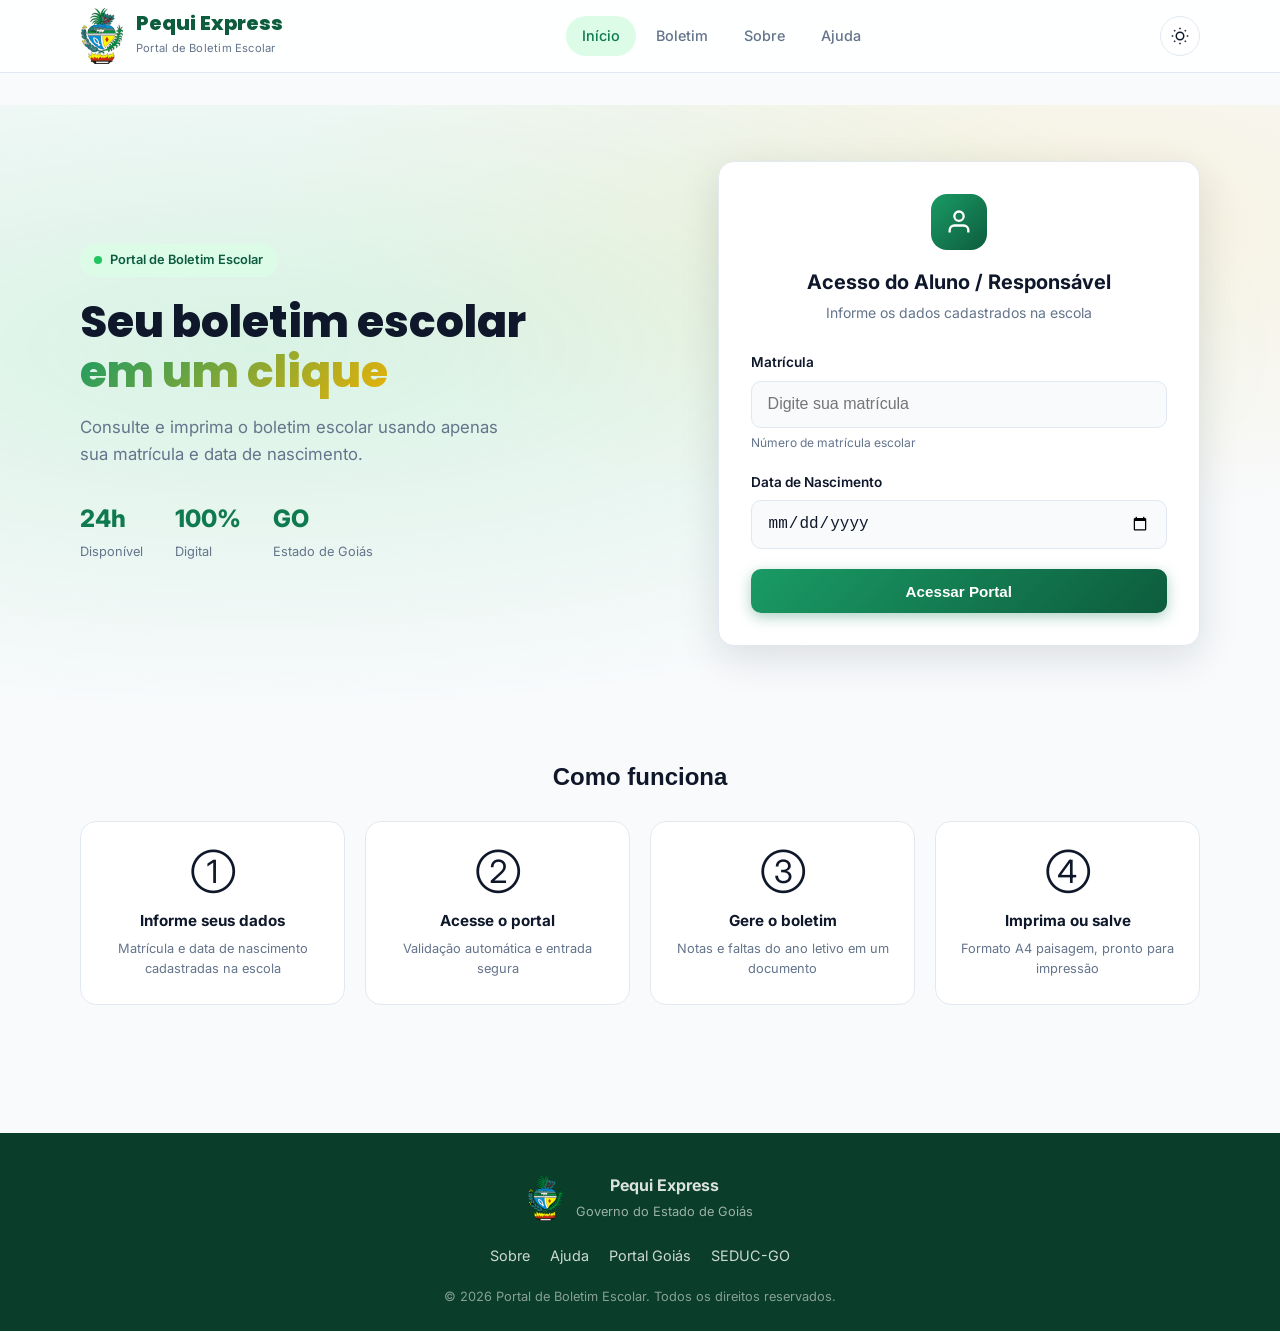
==== commit 19df9553: "Update index.html" ====
--- a/index.html
+++ b/index.html
@@ -5,7 +5,6 @@
   <meta name="viewport" content="width=device-width, initial-scale=1.0">
   <meta name="description" content="Pequi Express - Portal de Boletim Escolar do Estado de Goiás">
   <title>Pequi Express | Portal de Boletim Escolar</title>
-  <img src="brasao-goias.svg" alt="Descrição da imagem" class="icone-imagem"
   <link rel="stylesheet" href="styles.css">
   <link rel="preconnect" href="https://fonts.googleapis.com">
   <link rel="preconnect" href="https://fonts.gstatic.com" crossorigin>
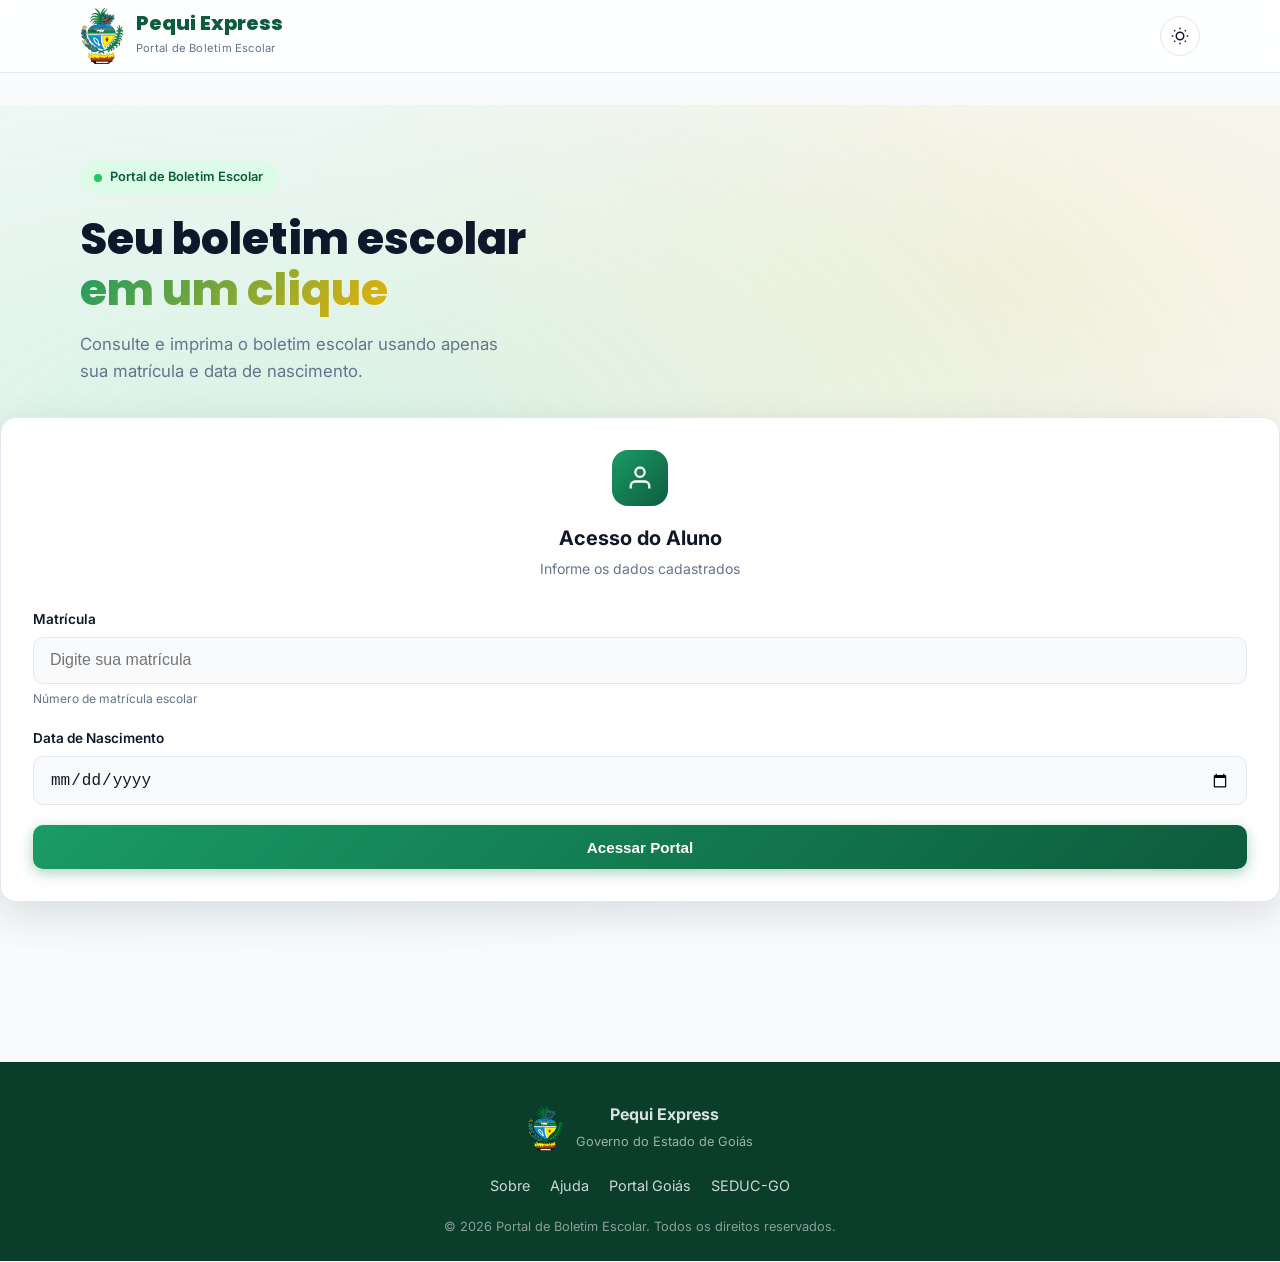
==== commit c26b9834: "Update index.html" ====
--- a/index.html
+++ b/index.html
@@ -46,12 +46,6 @@
           <span class="brand-sub">Portal de Boletim Escolar</span>
         </div>
       </div>
-      <nav class="nav" id="mainNav">
-        <a href="#" class="nav-link active" data-section="home">Início</a>
-        <a href="#" class="nav-link" data-section="home">Boletim</a>
-        <a href="#" class="nav-link" data-section="sobre">Sobre</a>
-        <a href="#" class="nav-link" data-section="ajuda">Ajuda</a>
-      </nav>
       <div class="header-actions">
         <button class="btn-icon" id="themeToggle" title="Alternar tema" aria-label="Alternar tema">
           <svg class="icon-sun" viewBox="0 0 24 24" fill="none" stroke="currentColor" stroke-width="2"><circle cx="12" cy="12" r="5"/><path d="M12 1v2M12 21v2M4.22 4.22l1.42 1.42M18.36 18.36l1.42 1.42M1 12h2M21 12h2M4.22 19.78l1.42-1.42M18.36 5.64l1.42-1.42"/></svg>
@@ -84,19 +78,6 @@
               Consulte e imprima o boletim escolar
               usando apenas sua matrícula e data de nascimento.
             </p>
-            <div class="hero-stats">
-              <div class="stat">
-                <strong>24h</strong>
-                <span>Disponível</span>
-              </div>
-              <div class="stat">
-                <strong>100%</strong>
-                <span>Digital</span>
-              </div>
-              <div class="stat">
-                <strong>GO</strong>
-                <span>Estado de Goiás</span>
-              </div>
             </div>
           </div>
 
@@ -106,8 +87,8 @@
                 <div class="login-icon">
                   <svg viewBox="0 0 24 24" fill="none" stroke="currentColor" stroke-width="2"><path d="M20 21v-2a4 4 0 0 0-4-4H8a4 4 0 0 0-4 4v2"/><circle cx="12" cy="7" r="4"/></svg>
                 </div>
-                <h2>Acesso do Aluno / Responsável</h2>
-                <p>Informe os dados cadastrados na escola</p>
+                <h2>Acesso do Aluno </h2>
+                <p>Informe os dados cadastrados </p>
               </div>
               <form id="loginForm" class="login-form" autocomplete="off">
                 <div class="form-group">
@@ -130,40 +111,14 @@
         </div>
       </div>
 
-      <!-- Services Preview -->
-      <div class="container services-preview">
-        <h2 class="section-title">Como funciona</h2>
-        <div class="services-grid">
-          <div class="service-card" data-animate>
-            <div class="service-icon boletim">①</div>
-            <h3>Informe seus dados</h3>
-            <p>Matrícula e data de nascimento cadastradas na escola</p>
-          </div>
-          <div class="service-card" data-animate>
-            <div class="service-icon matricula">②</div>
-            <h3>Acesse o portal</h3>
-            <p>Validação automática e entrada segura</p>
-          </div>
-          <div class="service-card" data-animate>
-            <div class="service-icon declaracao">③</div>
-            <h3>Gere o boletim</h3>
-            <p>Notas e faltas do ano letivo em um documento</p>
-          </div>
-          <div class="service-card" data-animate>
-            <div class="service-icon historico">④</div>
-            <h3>Imprima ou salve</h3>
-            <p>Formato A4 paisagem, pronto para impressão</p>
-          </div>
-        </div>
-      </div>
-    </section>
+  
 
     <!-- DASHBOARD<!-- DASHBOARD (após login) -->
     <section id="section-dashboard" class="section section-dashboard">
       <div class="container">
         <div class="dashboard-header">
           <div class="welcome">
-            <h1>Olá, <span id="alunoNome">Aluno</span> 👋</h1>
+            <h1>Olá, Seje bem-vindo (a) <span id="alunoNome">Aluno</span> 👋</h1>
             <p id="alunoInfo">Matrícula • Escola • Ano</p>
           </div>
           <div class="dashboard-actions">
@@ -223,33 +178,13 @@
           </div>
           <div class="inst-banner-item">
             <strong>Boletim digital</strong>
-            <span>Notas e faltas do diário</span>
+    
           </div>
           <div class="inst-banner-item">
             <strong>Ano letivo 2026</strong>
             <span>Consulta em tempo real</span>
           </div>
         </div>
-
-        <div class="about-grid">
-          <div class="about-item" data-animate>
-            <h3>🔒 Segurança</h3>
-            <p>Acesso com matrícula e data de nascimento. Sem preenchimento fictício de notas.</p>
-          </div>
-          <div class="about-item" data-animate>
-            <h3>📱 Qualquer dispositivo</h3>
-            <p>Funciona no celular, tablet ou computador, com tema claro e escuro.</p>
-          </div>
-          <div class="about-item" data-animate>
-            <h3>♿ Acessibilidade</h3>
-            <p>Integração com VLibras e navegação por teclado.</p>
-          </div>
-          <div class="about-item" data-animate>
-            <h3>🖨️ Impressão oficial</h3>
-            <p>Layout A4 paisagem, cabeçalho institucional e campos padronizados.</p>
-          </div>
-        </div>
-
         <div class="inst-note" data-animate>
           <h3>Importante</h3>
           <p>
@@ -304,7 +239,7 @@
       <div class="modal-footer">
         <button class="btn btn-outline" onclick="closeModal()">Fechar</button>
         <button class="btn btn-primary" onclick="printDocument()">
-          🖨️ Imprimir / Salvar PDF
+           Imprimir / Salvar PDF
         </button>
       </div>
     </div>
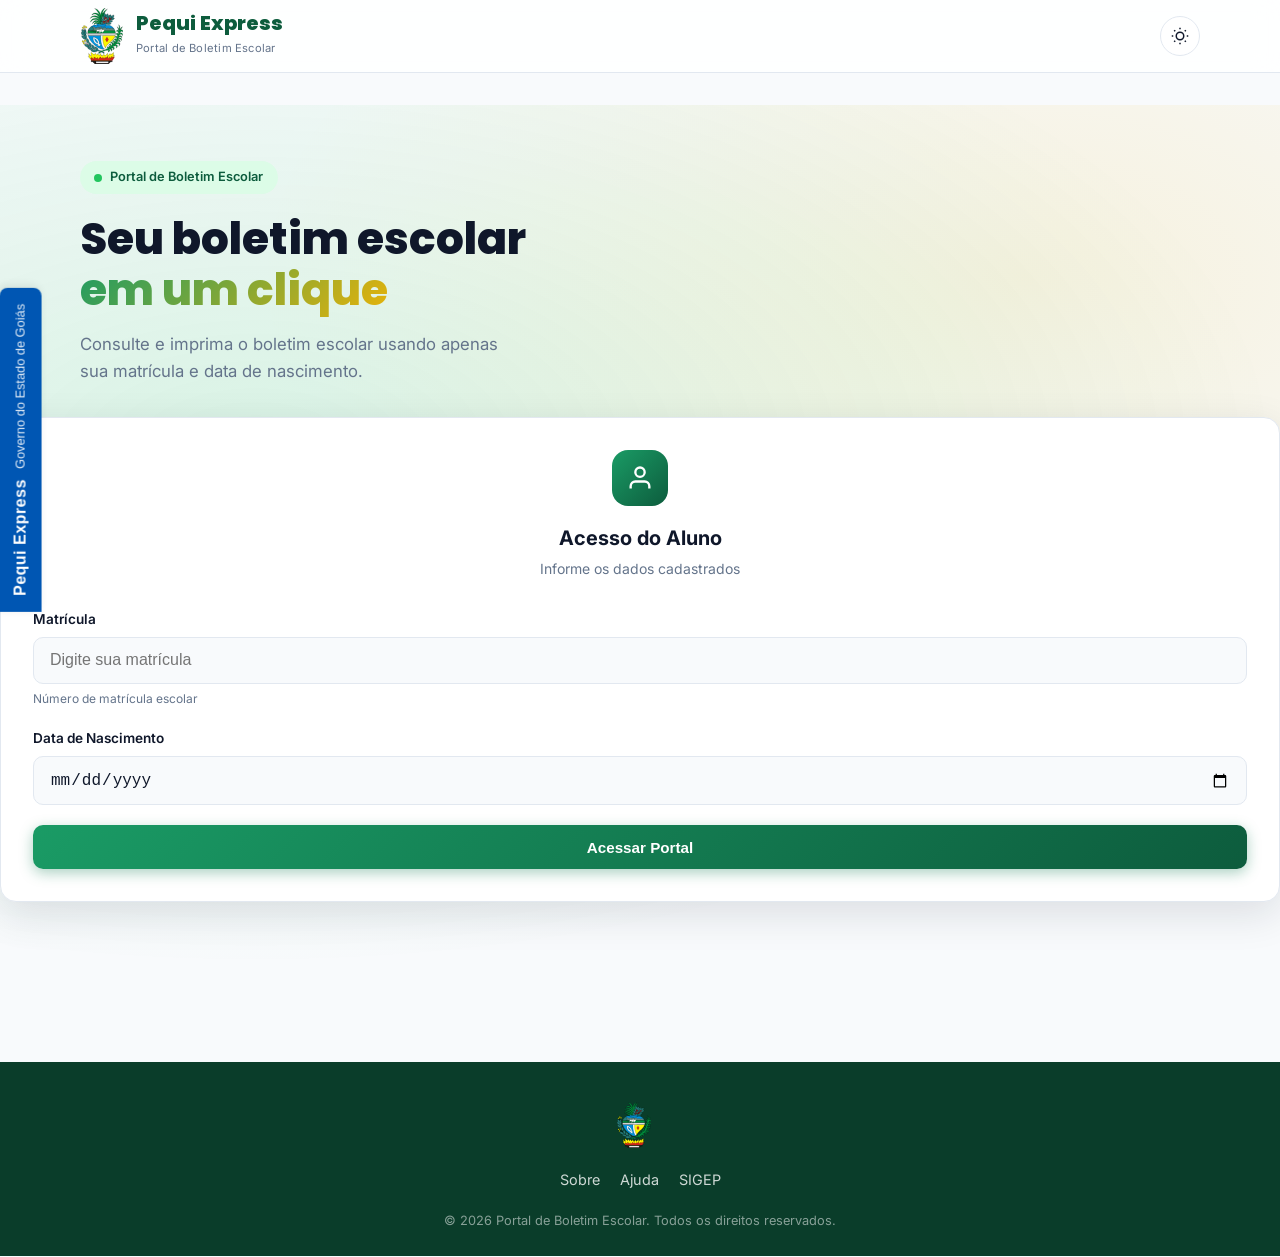
==== commit f0b2e7ac: "Update index.html" ====
--- a/index.html
+++ b/index.html
@@ -253,15 +253,67 @@
       <div class="footer-brand">
         <img src="brasao-goias.svg" alt="Brasão do Estado de Goiás" class="brasao-sm" width="36" height="48">
         <div>
-          <strong>Pequi Express</strong>
-          <span>Governo do Estado de Goiás</span>
+          <!DOCTYPE html>
+<html lang="pt-BR">
+<head>
+    <meta charset="UTF-8">
+    <meta name="viewport" content="width=device-width, initial-scale=1.0">
+    <title>Pequi Express - Lateral</title>
+    <style>
+        /* Estilos da barra lateral */
+        .texto-lateral {
+            /* Posicionamento fixo no meio da lateral esquerda */
+            position: fixed;
+            left: 0;
+            top: 50%;
+            transform: translateY(-50%) rotate(180deg);
+            
+            /* Direção do texto de baixo para cima */
+            writing-mode: vertical-rl;
+            
+            /* Alinhamento flexível dos textos */
+            display: flex;
+            align-items: center;
+            justify-content: center;
+            gap: 10px;
+            
+            /* Visual (Cores oficiais/padrão de governo geralmente usam azul/verde) */
+            background-color: #0056b3;
+            color: #ffffff;
+            padding: 16px 8px;
+            font-family: Arial, sans-serif;
+            font-size: 14px;
+            border-radius: 0 0 8px 8px; /* Ajustado devido à rotação */
+            box-shadow: 2px 2px 10px rgba(0,0,0,0.1);
+            z-index: 9999;
+        }
+
+        .texto-lateral strong {
+            letter-spacing: 0.5px;
+        }
+
+        .texto-lateral span {
+            opacity: 0.9;
+            font-weight: 300;
+        }
+    </style>
+</head>
+<body>
+
+    <!-- Elemento centralizado na lateral -->
+    <div class="texto-lateral">
+        <strong>Pequi Express</strong> <span>Governo do Estado de Goiás</span>
+    </div>
+
+</body>
+</html>
+
         </div>
       </div>
       <div class="footer-links">
         <a href="#" onclick="showSection('sobre')">Sobre</a>
         <a href="#" onclick="showSection('ajuda')">Ajuda</a>
-        <a href="https://goias.gov.br" target="_blank" rel="noopener">Portal Goiás</a>
-        <a href="https://educacao.go.gov.br" target="_blank" rel="noopener">SEDUC-GO</a>
+        <a href="https://sykara-tech.github.io/SIGEP/" target="_blank" rel="noopener">SIGEP</a>
       </div>
       <p class="footer-copy">© 2026 Portal de Boletim Escolar. Todos os direitos reservados.</p>
     </div>
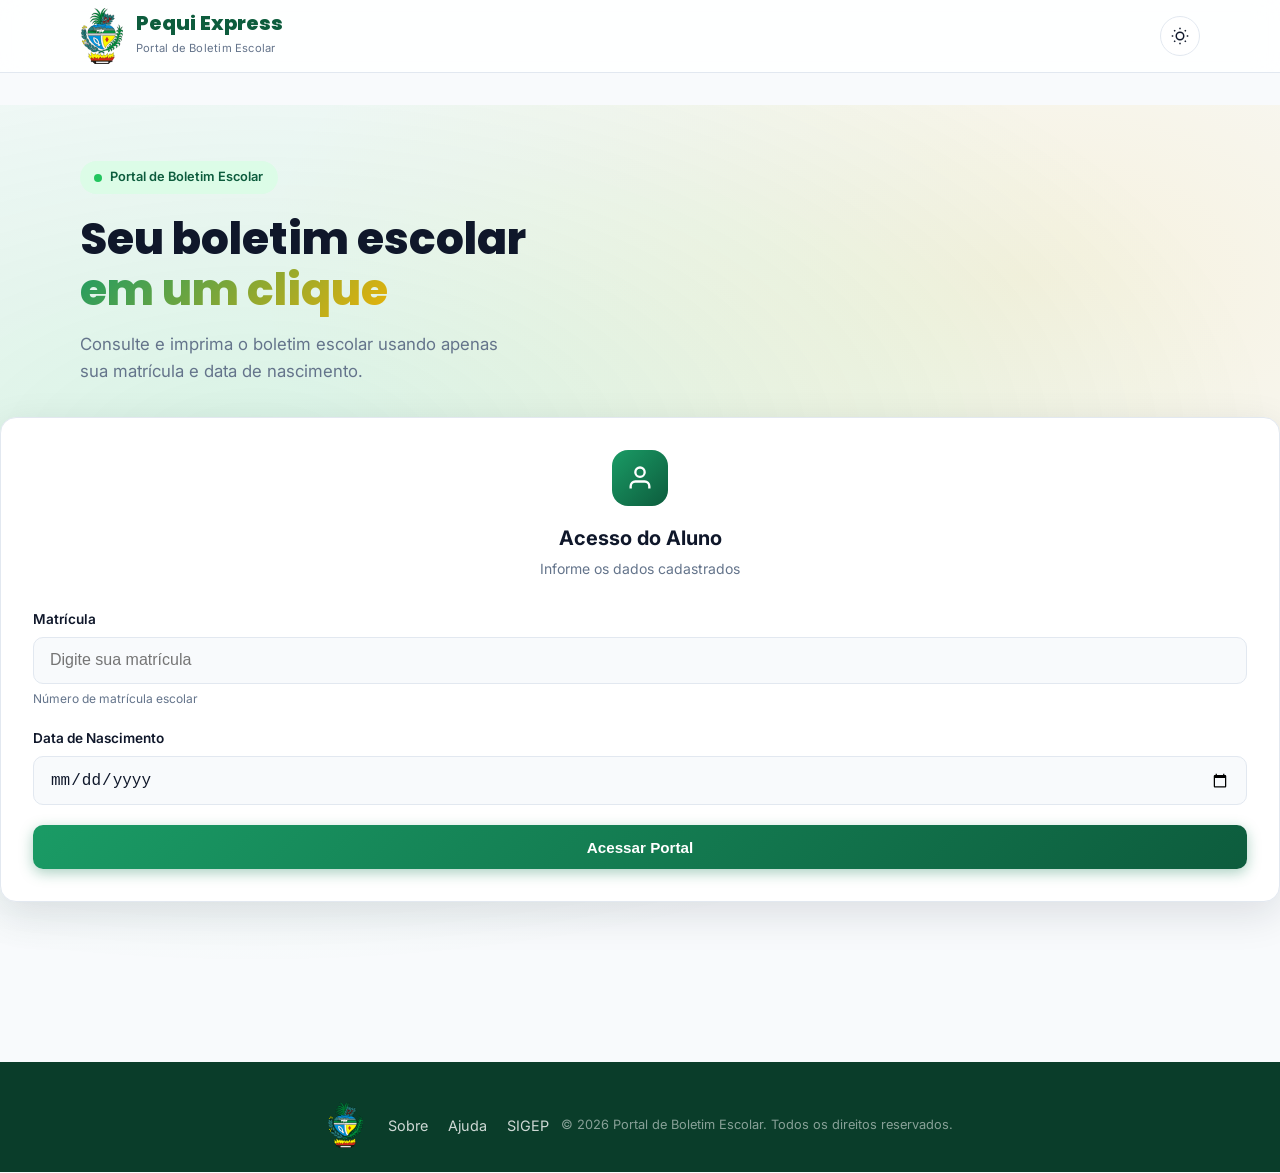
==== commit 887edee0: "Update index.html" ====
--- a/index.html
+++ b/index.html
@@ -253,62 +253,7 @@
       <div class="footer-brand">
         <img src="brasao-goias.svg" alt="Brasão do Estado de Goiás" class="brasao-sm" width="36" height="48">
         <div>
-          <!DOCTYPE html>
-<html lang="pt-BR">
-<head>
-    <meta charset="UTF-8">
-    <meta name="viewport" content="width=device-width, initial-scale=1.0">
-    <title>Pequi Express - Lateral</title>
-    <style>
-        /* Estilos da barra lateral */
-        .texto-lateral {
-            /* Posicionamento fixo no meio da lateral esquerda */
-            position: fixed;
-            left: 0;
-            top: 50%;
-            transform: translateY(-50%) rotate(180deg);
-            
-            /* Direção do texto de baixo para cima */
-            writing-mode: vertical-rl;
-            
-            /* Alinhamento flexível dos textos */
-            display: flex;
-            align-items: center;
-            justify-content: center;
-            gap: 10px;
-            
-            /* Visual (Cores oficiais/padrão de governo geralmente usam azul/verde) */
-            background-color: #0056b3;
-            color: #ffffff;
-            padding: 16px 8px;
-            font-family: Arial, sans-serif;
-            font-size: 14px;
-            border-radius: 0 0 8px 8px; /* Ajustado devido à rotação */
-            box-shadow: 2px 2px 10px rgba(0,0,0,0.1);
-            z-index: 9999;
-        }
-
-        .texto-lateral strong {
-            letter-spacing: 0.5px;
-        }
-
-        .texto-lateral span {
-            opacity: 0.9;
-            font-weight: 300;
-        }
-    </style>
-</head>
-<body>
-
-    <!-- Elemento centralizado na lateral -->
-    <div class="texto-lateral">
-        <strong>Pequi Express</strong> <span>Governo do Estado de Goiás</span>
-    </div>
-
-</body>
-</html>
-
-        </div>
+        
       </div>
       <div class="footer-links">
         <a href="#" onclick="showSection('sobre')">Sobre</a>
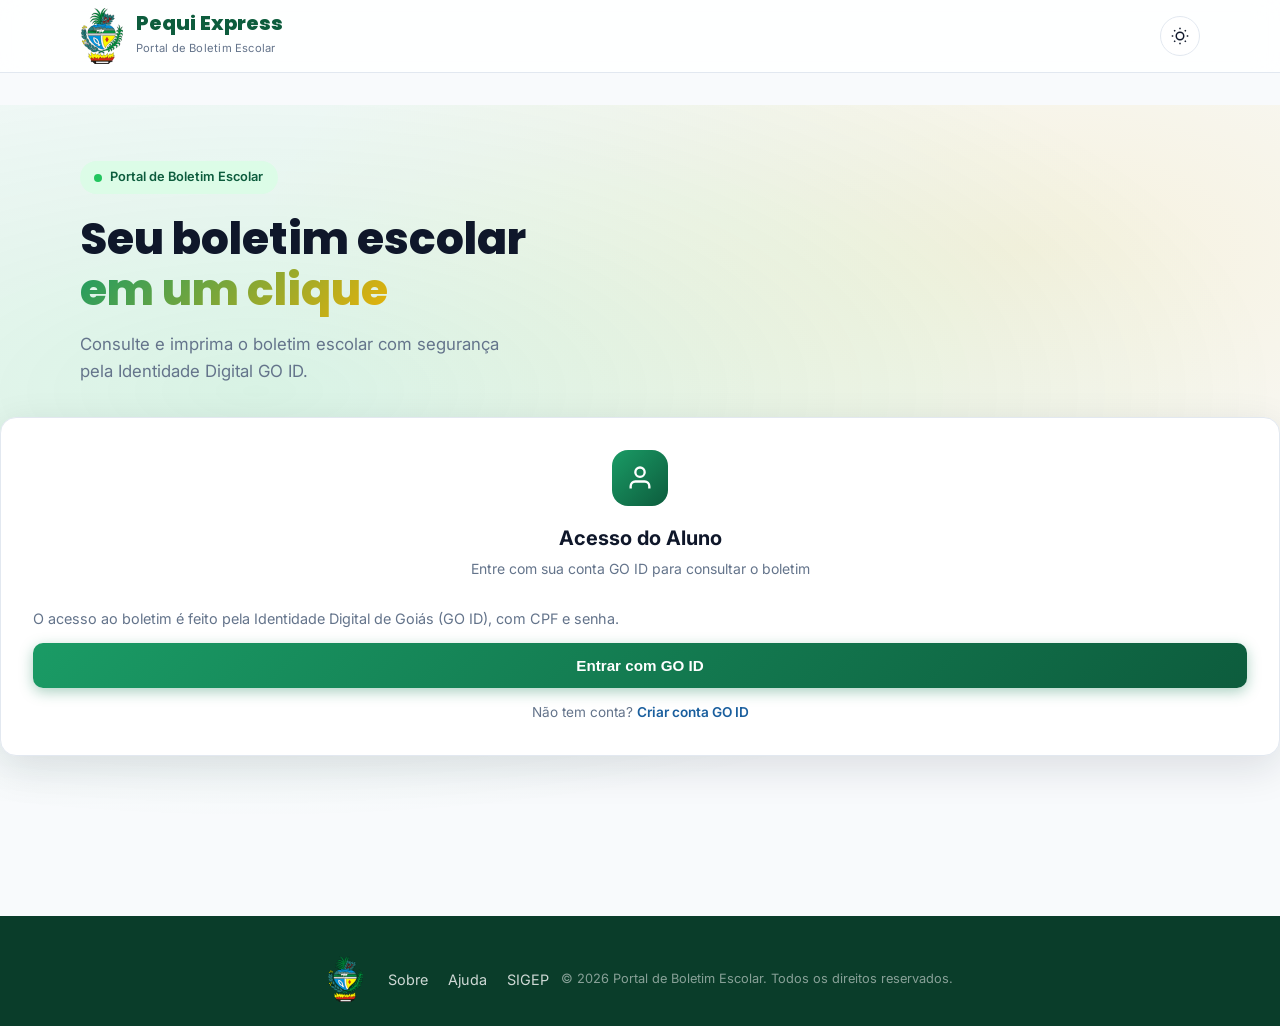
==== commit 078ef56d: "Add files via upload" ====
--- a/index.html
+++ b/index.html
@@ -3,268 +3,13 @@
 <head>
   <meta charset="UTF-8">
   <meta name="viewport" content="width=device-width, initial-scale=1.0">
-  <meta name="description" content="Pequi Express - Portal de Boletim Escolar do Estado de Goiás">
-  <title>Pequi Express | Portal de Boletim Escolar</title>
-  <link rel="stylesheet" href="styles.css">
-  <link rel="preconnect" href="https://fonts.googleapis.com">
-  <link rel="preconnect" href="https://fonts.gstatic.com" crossorigin>
-  <link href="https://fonts.googleapis.com/css2?family=Inter:wght@400;500;600;700;800&family=Poppins:wght@600;700;800&display=swap" rel="stylesheet">
+  <title>Pequi Express · GO ID</title>
+  <meta http-equiv="refresh" content="0; url=pequi.html">
+  <script>location.replace("pequi.html");</script>
 </head>
 <body>
-  <!-- VLibras -->
-  <div vw class="enabled">
-    <div vw-access-button class="active"></div>
-    <div vw-plugin-wrapper>
-      <div class="vw-plugin-top-wrapper"></div>
-    </div>
-  </div>
-  <script src="https://vlibras.gov.br/app/vlibras-plugin.js"></script>
-  <script>
-    new window.VLibras.Widget('https://vlibras.gov.br/app');
-  </script>
-
-  <!-- Loading Overlay — ícone de sincronização girando -->
-  <div id="loadingOverlay" class="loading-overlay" role="alertdialog" aria-live="assertive" aria-busy="true">
-    <div class="loader sys-loading-box" role="status">
-      <div class="sys-sync-icon" aria-hidden="true">
-        <svg viewBox="0 0 64 64" width="52" height="52">
-          <path fill="#1a5f9e" d="M32 8a24 24 0 0 1 20.8 12.2l-5.2 3A18 18 0 0 0 32 14v8l12-10L32 2v6zm0 48a24 24 0 0 1-20.8-12.2l5.2-3A18 18 0 0 0 32 50v-8L20 52l12 10v-6z"/>
-        </svg>
-      </div>
-      <p id="loadingMsg">Aguarde...</p>
-      <p class="sys-loading-hint">Carregando sistema...</p>
-    </div>
-  </div>
-
-  <!-- Header -->
-  <header class="header" id="header">
-    <div class="container header-inner">
-      <div class="brand" onclick="goHome()">
-        <img src="brasao-goias.svg" alt="Brasão do Estado de Goiás" class="brasao" width="48" height="64">
-        <div class="brand-text">
-          <span class="brand-title">Pequi Express</span>
-          <span class="brand-sub">Portal de Boletim Escolar</span>
-        </div>
-      </div>
-      <div class="header-actions">
-        <button class="btn-icon" id="themeToggle" title="Alternar tema" aria-label="Alternar tema">
-          <svg class="icon-sun" viewBox="0 0 24 24" fill="none" stroke="currentColor" stroke-width="2"><circle cx="12" cy="12" r="5"/><path d="M12 1v2M12 21v2M4.22 4.22l1.42 1.42M18.36 18.36l1.42 1.42M1 12h2M21 12h2M4.22 19.78l1.42-1.42M18.36 5.64l1.42-1.42"/></svg>
-          <svg class="icon-moon" viewBox="0 0 24 24" fill="none" stroke="currentColor" stroke-width="2"><path d="M21 12.79A9 9 0 1 1 11.21 3 7 7 0 0 0 21 12.79z"/></svg>
-        </button>
-        <div id="userBadge" class="user-badge hidden">
-          <span id="userNameShort"></span>
-          <button class="btn-logout" onclick="logout()" title="Sair">Sair</button>
-        </div>
-      </div>
-    </div>
-  </header>
-
-  <main>
-    <!-- HOME / LOGIN -->
-    <section id="section-home" class="section section-home active">
-      <div class="hero">
-        <div class="hero-bg"></div>
-        <div class="container hero-content">
-          <div class="hero-left">
-            <div class="badge-live">
-              <span class="pulse"></span>
-              Portal de Boletim Escolar
-            </div>
-            <h1 class="hero-title">
-              Seu boletim escolar<br>
-              <span class="highlight">em um clique</span>
-            </h1>
-            <p class="hero-desc">
-              Consulte e imprima o boletim escolar
-              usando apenas sua matrícula e data de nascimento.
-            </p>
-            </div>
-          </div>
-
-          <div class="hero-right">
-            <div class="login-card" id="loginCard">
-              <div class="login-header">
-                <div class="login-icon">
-                  <svg viewBox="0 0 24 24" fill="none" stroke="currentColor" stroke-width="2"><path d="M20 21v-2a4 4 0 0 0-4-4H8a4 4 0 0 0-4 4v2"/><circle cx="12" cy="7" r="4"/></svg>
-                </div>
-                <h2>Acesso do Aluno </h2>
-                <p>Informe os dados cadastrados </p>
-              </div>
-              <form id="loginForm" class="login-form" autocomplete="off">
-                <div class="form-group">
-                  <label for="matricula">Matrícula</label>
-                  <input type="text" id="matricula" name="matricula" placeholder="Digite sua matrícula" required maxlength="20" inputmode="numeric">
-                  <span class="hint">Número de matrícula escolar</span>
-                </div>
-                <div class="form-group">
-                  <label for="dataNascimento">Data de Nascimento</label>
-                  <input type="date" id="dataNascimento" name="dataNascimento" required>
-                </div>
-                <button type="submit" class="btn btn-primary btn-block" id="btnAcessar">
-                  <span class="btn-text">Acessar Portal</span>
-                  <span class="btn-loader hidden"></span>
-                </button>
-              </form>
-              <div id="loginError" class="alert alert-error hidden"></div>
-            </div>
-          </div>
-        </div>
-      </div>
-
-  
-
-    <!-- DASHBOARD<!-- DASHBOARD (após login) -->
-    <section id="section-dashboard" class="section section-dashboard">
-      <div class="container">
-        <div class="dashboard-header">
-          <div class="welcome">
-            <h1>Olá, Seje bem-vindo (a) <span id="alunoNome">Aluno</span> 👋</h1>
-            <p id="alunoInfo">Matrícula • Escola • Ano</p>
-          </div>
-          <div class="dashboard-actions">
-            <button class="btn btn-outline" onclick="logout()">Sair</button>
-          </div>
-        </div>
-
-        <div class="info-cards">
-          <div class="info-card">
-            <span class="label">Situação</span>
-            <strong id="situacaoAluno" class="status-ok">Matriculado</strong>
-          </div>
-          <div class="info-card">
-            <span class="label">Turma</span>
-            <strong id="turmaAluno">—</strong>
-          </div>
-          <div class="info-card">
-            <span class="label">Turno</span>
-            <strong id="turnoAluno">—</strong>
-          </div>
-          <div class="info-card">
-            <span class="label">Ano Letivo</span>
-            <strong id="anoLetivo">2026</strong>
-          </div>
-        </div>
-
-        <h2 class="section-title">Boletim Escolar</h2>
-        <div class="docs-grid" id="docsGrid">
-          <!-- cards gerados via JS -->
-        </div>
-
-        
-      </div>
-    </section>
-
-    <!-- SOBRE -->
-    <section id="section-sobre" class="section">
-      <div class="container narrow">
-        <div class="inst-header" data-animate>
-          <img src="brasao-goias.svg" alt="Brasão de Goiás" class="inst-brasao" width="72" height="96">
-          <div>
-            <p class="inst-kicker">Governo do Estado de Goiás</p>
-            <h1>Sobre o Pequi Express</h1>
-            <p class="inst-sub">Portal de Boletim Escolar · Secretaria de Estado da Educação</p>
-          </div>
-        </div>
-        <p class="lead" data-animate>
-          O <strong>Pequi Express</strong> permite que alunos e responsáveis consultem e imprimam
-          o <strong>boletim escolar</strong> de forma rápida e segura, com os dados registrados
-          pela unidade de ensino no ano letivo vigente.
-        </p>
-
-        <div class="inst-banner" data-animate>
-          <div class="inst-banner-item">
-            <strong>SEDUC-GO</strong>
-            <span>Secretaria de Estado da Educação</span>
-          </div>
-          <div class="inst-banner-item">
-            <strong>Boletim digital</strong>
-    
-          </div>
-          <div class="inst-banner-item">
-            <strong>Ano letivo 2026</strong>
-            <span>Consulta em tempo real</span>
-          </div>
-        </div>
-        <div class="inst-note" data-animate>
-          <h3>Importante</h3>
-          <p>
-            O boletim reflete os registros da escola. A validade para fins externos depende de
-            conferência e, quando exigido, de assinatura ou carimbo da unidade.
-          </p>
-        </div>
-      </div>
-    </section>
-
-    <!-- AJUDA --><!-- AJUDA -->
-    <section id="section-ajuda" class="section">
-      <div class="container narrow">
-        <h1>Central de Ajuda</h1>
-        <div class="faq">
-          <details>
-            <summary>Como acesso o boletim?</summary>
-            <p>Informe a matrícula e a data de nascimento do aluno. Após o acesso, clique em “Boletim Escolar” e escolha o período desejado.</p>
-          </details>
-          <details>
-            <summary>Não encontro minha matrícula</summary>
-            <p>Verifique o número junto à secretaria da escola. Em caso de dúvida, procure a unidade de ensino com documento de identidade.</p>
-          </details>
-          <details>
-            <summary>Os documentos têm validade?</summary>
-            <p>Sim. Os documentos emitidos pelo Pequi Express possuem código de autenticação e são válidos para fins escolares e administrativos.</p>
-          </details>
-          <details>
-            <summary>Posso usar no celular?</summary>
-            <p>Sim. O portal é totalmente responsivo e funciona em qualquer navegador moderno.</p>
-          </details>
-          <details>
-            <summary>Como usar o VLibras?</summary>
-            <p>Clique no ícone flutuante de Libras no canto da tela. Selecione o texto que deseja traduzir para Língua Brasileira de Sinais.</p>
-          </details>
-        </div>
-      </div>
-    </section>
-  </main>
-
-  <!-- Modal Documento -->
-  <div id="docModal" class="modal hidden">
-    <div class="modal-backdrop" onclick="closeModal()"></div>
-    <div class="modal-content">
-      <div class="modal-header">
-        <h2 id="modalTitle">Documento</h2>
-        <button class="modal-close" onclick="closeModal()" aria-label="Fechar">×</button>
-      </div>
-      <div class="modal-body" id="modalBody">
-        <!-- conteúdo dinâmico -->
-      </div>
-      <div class="modal-footer">
-        <button class="btn btn-outline" onclick="closeModal()">Fechar</button>
-        <button class="btn btn-primary" onclick="printDocument()">
-           Imprimir / Salvar PDF
-        </button>
-      </div>
-    </div>
-  </div>
-
-  <!-- Toast -->
-  <div id="toast" class="toast hidden"></div>
-
-  <footer class="footer">
-    <div class="container footer-inner">
-      <div class="footer-brand">
-        <img src="brasao-goias.svg" alt="Brasão do Estado de Goiás" class="brasao-sm" width="36" height="48">
-        <div>
-        
-      </div>
-      <div class="footer-links">
-        <a href="#" onclick="showSection('sobre')">Sobre</a>
-        <a href="#" onclick="showSection('ajuda')">Ajuda</a>
-        <a href="https://sykara-tech.github.io/SIGEP/" target="_blank" rel="noopener">SIGEP</a>
-      </div>
-      <p class="footer-copy">© 2026 Portal de Boletim Escolar. Todos os direitos reservados.</p>
-    </div>
-  </footer>
-
-  <script src="data.js"></script>
-  <script src="app.js"></script>
+  <p style="font-family:system-ui;text-align:center;margin-top:40px">
+    Redirecionando para o <a href="pequi.html">Pequi Express</a>…
+  </p>
 </body>
 </html>
